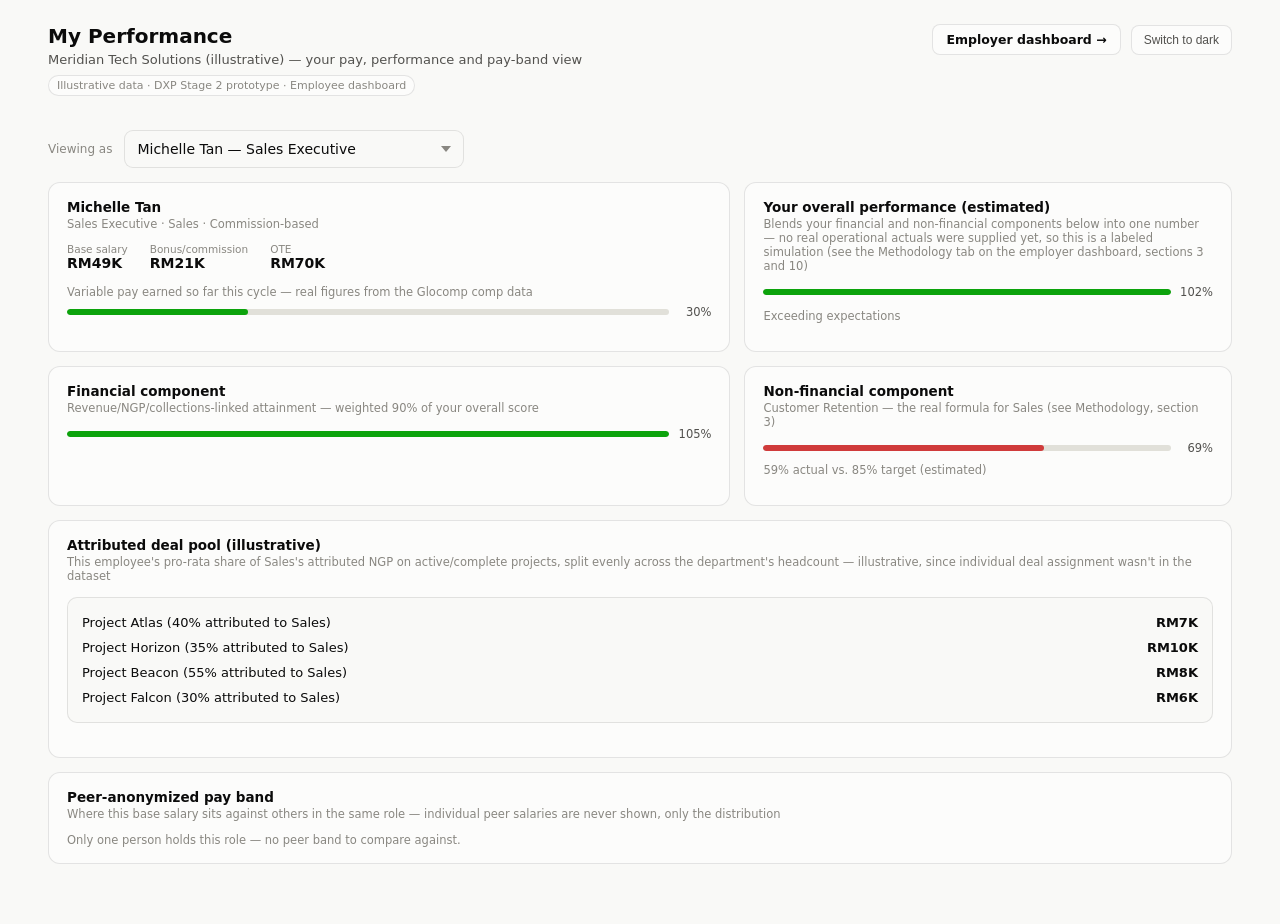
==== employee-dashboard.html @ efb11ac5 "Initial commit Created from https://vercel.com/new" ====
<!DOCTYPE html>
<html lang="en">
<head>
<meta charset="UTF-8">
<meta name="viewport" content="width=device-width, initial-scale=1.0">
<title>Employee Dashboard — Meridian Tech Solutions</title>
<style>
<style>
  :root { color-scheme: light; }
  * { box-sizing: border-box; }
  html, body { margin: 0; padding: 0; }
  body {
    font-family: system-ui, -apple-system, "Segoe UI", sans-serif;
    background: var(--page-plane);
  }

  .viz-root {
    color-scheme: light;
    --surface-1:      #fcfcfb;
    --page-plane:     #f9f9f7;
    --text-primary:   #0b0b0b;
    --text-secondary: #52514e;
    --text-muted:     #898781;
    --gridline:       #e1e0d9;
    --baseline:       #c3c2b7;
    --border:         rgba(11,11,11,0.10);
    --success-text:   #006300;

    --series-1: #2570cc; /* blue      -> Revenue / Sales dept (darkened slightly from #2a78d6 so it clears 4.5:1 as text, e.g. gov-edit-btn) */
    --series-2: #eb6834; /* orange    -> NGP / Product Mgmt dept */
    --series-3: #1baf7a; /* aqua      -> EBITDA / Consulting dept */
    --series-4: #eda100; /* yellow    -> Sales Support dept */
    --series-5: #e87ba4; /* magenta   -> Delivery dept */

    --seq-100: #cde2fb; --seq-450: #2a78d6;

    --status-good:     #0ca30c;
    --status-warning:  #fab219;
    --status-serious:  #ec835a;
    --status-critical: #d03b3b;

    background: var(--page-plane);
    color: var(--text-primary);
    min-height: 100vh;
  }
  .viz-root[data-theme="dark"], .viz-root.theme-dark {
    color-scheme: dark;
    --surface-1:      #1a1a19;
    --page-plane:     #0d0d0d;
    --text-primary:   #ffffff;
    --text-secondary: #c3c2b7;
    --text-muted:     #898781;
    --gridline:       #2c2c2a;
    --baseline:       #383835;
    --border:         rgba(255,255,255,0.10);
    --success-text:   #0ca30c;

    --series-1: #3987e5;
    --series-2: #d95926;
    --series-3: #199e70;
    --series-4: #c98500;
    --series-5: #d55181;
  }

  header.app-header {
    display: flex; align-items: flex-start; justify-content: space-between;
    gap: 16px; padding: 24px 28px 16px; max-width: 1240px; margin: 0 auto;
  }
  header.app-header h1 { font-size: 20px; margin: 0 0 4px; font-weight: 650; }
  header.app-header .sub { color: var(--text-secondary); font-size: 13px; margin: 0; }
  header.app-header .tag {
    display: inline-block; margin-top: 8px; font-size: 11px; padding: 3px 8px;
    border-radius: 20px; background: var(--surface-1); border: 1px solid var(--border);
    color: var(--text-muted);
  }
  .theme-toggle {
    border: 1px solid var(--border); background: var(--surface-1); color: var(--text-secondary);
    border-radius: 8px; padding: 7px 12px; font-size: 12px; cursor: pointer; white-space: nowrap;
  }
  .theme-toggle:hover { color: var(--text-primary); }

  .tabs-row {
    max-width: 1240px; margin: 0 auto; padding: 0 28px;
    display: flex; align-items: center; justify-content: space-between; gap: 10px;
    border-bottom: 1px solid var(--gridline); flex-wrap: wrap;
  }
  nav.tabs {
    display: flex; gap: 4px; flex-wrap: wrap; flex: 1 1 auto; min-width: 0;
  }
  nav.tabs button {
    appearance: none; border: none; background: none; padding: 10px 14px; font-size: 13.5px;
    font-weight: 550; color: var(--text-secondary); cursor: pointer; border-bottom: 2px solid transparent;
    margin-bottom: -1px;
  }
  nav.tabs button:hover { color: var(--text-primary); }
  nav.tabs button[aria-selected="true"] { color: var(--text-primary); border-bottom-color: var(--series-1); }

  .filter-row {
    max-width: 1240px; margin: 0 auto; padding: 14px 28px 0; display: flex;
    align-items: center; gap: 10px; flex-wrap: wrap;
  }
  .filter-row .label { font-size: 12px; color: var(--text-muted); margin-right: 2px; }
  .seg { display: inline-flex; border: 1px solid var(--border); border-radius: 8px; overflow: hidden; }
  .seg button {
    appearance: none; border: none; background: var(--surface-1); color: var(--text-secondary);
    padding: 6px 12px; font-size: 12.5px; cursor: pointer; border-right: 1px solid var(--border);
  }
  .seg button:last-child { border-right: none; }
  .seg button[aria-pressed="true"] { background: var(--series-1); color: #fff; }
  .chip {
    border: 1px solid var(--border); background: var(--surface-1); color: var(--text-secondary);
    padding: 5px 11px; border-radius: 20px; font-size: 12px; cursor: pointer;
  }
  .chip[aria-pressed="true"] { background: var(--text-primary); color: var(--surface-1); border-color: var(--text-primary); }

  main { max-width: 1240px; margin: 0 auto; padding: 18px 28px 60px; }
  .view[hidden] { display: none; }

  .grid { display: grid; gap: 14px; }
  .grid.cols-4 { grid-template-columns: repeat(4, 1fr); }
  .grid.cols-2 { grid-template-columns: 1.4fr 1fr; }
  .grid.cols-3 { grid-template-columns: repeat(3, 1fr); }
  @media (max-width: 920px) {
    .grid.cols-4 { grid-template-columns: repeat(2, 1fr); }
    .grid.cols-2 { grid-template-columns: 1fr; }
    .grid.cols-3 { grid-template-columns: 1fr; }
  }

  .card {
    background: var(--surface-1); border: 1px solid var(--border); border-radius: 12px;
    padding: 16px 18px;
  }
  .card h3 { font-size: 13.5px; margin: 0 0 2px; font-weight: 650; }
  .card .card-sub { font-size: 11.5px; color: var(--text-muted); margin: 0 0 12px; }
  .card-head { display: flex; align-items: baseline; justify-content: space-between; gap: 8px; }
  .table-toggle {
    border: none; background: none; color: var(--text-muted); font-size: 11px; cursor: pointer;
    text-decoration: underline; text-underline-offset: 2px;
  }
  .table-toggle:hover { color: var(--text-primary); }

  /* Stat tile */
  .stat-tile .label { font-size: 12px; color: var(--text-secondary); margin: 0 0 6px; }
  .stat-tile .value { font-size: 26px; font-weight: 650; font-variant-numeric: proportional-nums; }
  .stat-tile .delta { font-size: 12px; margin-top: 4px; }
  .stat-tile .delta.good { color: var(--success-text); }
  .stat-tile .delta.bad { color: var(--status-critical); }
  .stat-tile .delta.flat { color: var(--text-muted); }

  /* Legend */
  .legend { display: flex; gap: 14px; flex-wrap: wrap; margin-bottom: 10px; }
  .legend .item { display: flex; align-items: center; gap: 6px; font-size: 12px; color: var(--text-secondary); background:none; border:none; cursor:pointer; padding:0; }
  .legend .swatch { width: 16px; height: 3px; border-radius: 2px; display: inline-block; }
  .legend .swatch.rect { width: 10px; height: 10px; border-radius: 2px; }
  .legend .item[data-off="true"] { opacity: .35; }

  svg.chart { width: 100%; height: auto; display: block; overflow: visible; }
  .axis-label { fill: var(--text-muted); font-size: 10.5px; }
  .grid-line { stroke: var(--gridline); stroke-width: 1; }
  .baseline { stroke: var(--baseline); stroke-width: 1; }

  .tooltip {
    position: fixed; pointer-events: none; z-index: 50; background: var(--surface-1);
    border: 1px solid var(--border); border-radius: 8px; padding: 8px 10px; font-size: 12px;
    box-shadow: 0 4px 16px rgba(0,0,0,.14); opacity: 0; transition: opacity .08s ease; min-width: 140px;
  }
  .tooltip.show { opacity: 1; }
  .tooltip .t-title { color: var(--text-secondary); font-size: 11px; margin-bottom: 4px; }
  .tooltip .t-row { display: flex; align-items: center; gap: 6px; justify-content: space-between; padding: 1px 0; }
  .tooltip .t-key { display: flex; align-items: center; gap: 5px; color: var(--text-secondary); }
  .tooltip .t-line { width: 10px; height: 2px; display: inline-block; border-radius: 1px; }
  .tooltip .t-val { font-weight: 650; color: var(--text-primary); font-variant-numeric: tabular-nums; }

  /* Table */
  table.data-table { width: 100%; border-collapse: collapse; font-size: 12.5px; }
  table.data-table th {
    text-align: left; font-weight: 600; color: var(--text-muted); font-size: 11px;
    text-transform: uppercase; letter-spacing: .02em; padding: 7px 10px; border-bottom: 1px solid var(--gridline);
    white-space: nowrap;
  }
  table.data-table td { padding: 8px 10px; border-bottom: 1px solid var(--gridline); vertical-align: middle; }
  table.data-table td.num, table.data-table th.num { text-align: right; font-variant-numeric: tabular-nums; }
  table.data-table tbody tr:hover { background: rgba(128,128,128,0.06); }
  table.data-table caption { text-align: left; caption-side: bottom; font-size: 11px; color: var(--text-muted); padding-top: 6px; }

  /* Meter */
  .meter-wrap { display: flex; align-items: center; gap: 8px; min-width: 130px; }
  .meter-track { flex: 1; height: 6px; border-radius: 4px; background: var(--gridline); overflow: hidden; }
  .meter-fill { height: 100%; border-radius: 4px; }
  .meter-val { font-size: 11.5px; color: var(--text-secondary); font-variant-numeric: tabular-nums; min-width: 34px; text-align: right; }

  /* Badge / status */
  .badge {
    display: inline-flex; align-items: center; gap: 5px; font-size: 11px; font-weight: 600;
    padding: 3px 8px; border-radius: 20px; white-space: nowrap;
  }
  .badge.good { color: var(--status-good); background: color-mix(in srgb, var(--status-good) 14%, transparent); }
  .badge.warning { color: #8a6300; background: color-mix(in srgb, var(--status-warning) 22%, transparent); }
  .badge.critical { color: var(--status-critical); background: color-mix(in srgb, var(--status-critical) 14%, transparent); }
  .viz-root[data-theme="dark"] .badge.warning, .viz-root.theme-dark .badge.warning { color: #ffd980; }
  .badge .dot { width: 7px; height: 7px; border-radius: 50%; }
  .badge.good .dot { background: var(--status-good); }
  .badge.warning .dot { background: var(--status-warning); }
  .badge.critical .dot { background: var(--status-critical); }

  .flag-list { display: flex; flex-direction: column; gap: 10px; }
  .flag-item { display: flex; gap: 10px; padding: 10px 0; border-bottom: 1px solid var(--gridline); }
  .flag-item:last-child { border-bottom: none; padding-bottom: 0; }
  .flag-item .who { font-size: 13px; font-weight: 600; }
  .flag-item .why { font-size: 12px; color: var(--text-secondary); margin-top: 2px; }
  .flag-item .action { font-size: 11.5px; color: var(--text-muted); margin-top: 3px; }

  .pay-pill { font-size: 10.5px; padding: 2px 7px; border-radius: 10px; border: 1px solid var(--border); color: var(--text-secondary); white-space: nowrap; }

  .attr-bar { display: flex; height: 22px; border-radius: 5px; overflow: hidden; }
  .attr-seg { display: flex; align-items: center; justify-content: center; font-size: 10.5px; color: #fff; font-weight: 600; }
  .attr-legend { display: flex; gap: 12px; flex-wrap: wrap; margin-top: 8px; font-size: 11px; color: var(--text-secondary); }
  .attr-legend .sw { width: 9px; height: 9px; border-radius: 2px; display: inline-block; margin-right: 5px; }

  .proj-card { border: 1px solid var(--border); border-radius: 10px; padding: 14px 16px; margin-bottom: 12px; }
  .proj-head { display: flex; align-items: center; justify-content: space-between; gap: 10px; flex-wrap: wrap; margin-bottom: 8px; }
  .proj-head h4 { margin: 0; font-size: 14px; }
  .proj-meta { font-size: 11.5px; color: var(--text-muted); }
  .proj-stats { display: flex; gap: 22px; flex-wrap: wrap; margin: 10px 0; }
  .proj-stats div .k { font-size: 10.5px; color: var(--text-muted); }
  .proj-stats div .v { font-size: 14px; font-weight: 650; }

  .method-block { margin-bottom: 22px; }
  .method-block h3 { font-size: 14px; margin-bottom: 6px; }
  .method-block p, .method-block li { font-size: 13px; color: var(--text-secondary); line-height: 1.55; }
  .method-block ul { margin: 6px 0; padding-left: 18px; }

  .callout { border: 1px solid var(--border); border-left: 3px solid var(--text-primary); border-radius: 8px; padding: 12px 14px; margin-bottom: 22px; background: var(--page-plane); }
  .callout h3 { font-size: 13px; margin: 0 0 6px; }
  .callout p, .callout li { font-size: 12.5px; color: var(--text-secondary); line-height: 1.55; margin: 4px 0; }
  .callout ul { margin: 4px 0; padding-left: 18px; }
  .callout b { color: var(--text-primary); }

  .hr-case-row select, .hr-case-row input[type="text"] {
    font: inherit; font-size: 12px; padding: 5px 7px; border-radius: 6px; border: 1px solid var(--border);
    background: var(--surface-1); color: var(--text-primary); width: 100%;
  }
  .hr-flag-pill { display: inline-block; font-size: 10.5px; padding: 2px 7px; border-radius: 10px; margin: 1px 3px 1px 0; white-space: nowrap; }
  .hr-flag-pill.pay-equity { color: var(--status-warning); background: color-mix(in srgb, var(--status-warning) 22%, transparent); }
  .hr-flag-pill.income-volatility { color: var(--status-critical); background: color-mix(in srgb, var(--status-critical) 14%, transparent); }
  .hr-flag-pill.performance { color: var(--status-critical); background: color-mix(in srgb, var(--status-critical) 14%, transparent); }
  .chip.mgmt-approve[aria-pressed="true"] { background: var(--status-good); color: #fff; border-color: var(--status-good); }
  .chip.mgmt-decline[aria-pressed="true"] { background: var(--text-muted); color: var(--surface-1); border-color: var(--text-muted); }

  /* Manager-facing simple view: plain-language cards, one-click approve/dismiss */
  .mgr-grid { display: grid; grid-template-columns: repeat(2, 1fr); gap: 12px; }
  @media (max-width: 760px) { .mgr-grid { grid-template-columns: 1fr; } }
  .mgr-card { border: 1px solid var(--border); border-radius: 10px; padding: 13px 15px; }
  .mgr-card-head { display: flex; align-items: flex-start; justify-content: space-between; gap: 10px; }
  .mgr-card-head .who { font-size: 13.5px; font-weight: 650; }
  .mgr-card-head .proj-meta { margin-top: 1px; }
  .mgr-reasons { margin: 9px 0; padding-left: 18px; font-size: 12.5px; color: var(--text-secondary); line-height: 1.5; }
  .mgr-reasons li { margin-bottom: 2px; }
  .mgr-actions { display: flex; gap: 8px; align-items: center; margin-top: 4px; }
  .mgr-approve-btn { border: 1px solid var(--series-1); background: var(--series-1); color: #fff; font-weight: 650; border-radius: 7px; padding: 6px 12px; font-size: 12px; cursor: pointer; }
  .mgr-dismiss-btn { border: 1px solid var(--border); background: var(--surface-1); color: var(--text-secondary); border-radius: 7px; padding: 6px 12px; font-size: 12px; cursor: pointer; }
  .mgr-dismiss-btn:hover { color: var(--text-primary); }
  .mgr-reviewed-note { font-size: 12px; color: var(--text-muted); display: flex; align-items: center; gap: 8px; }
  .mgr-reconsider-btn { border: none; background: none; color: var(--series-1); font-size: 12px; cursor: pointer; text-decoration: underline; text-underline-offset: 2px; padding: 0; }
  .formula {
    font-family: ui-monospace, "SFMono-Regular", Menlo, monospace; font-size: 12.5px;
    background: var(--page-plane); border: 1px solid var(--border); border-radius: 8px;
    padding: 10px 12px; margin: 8px 0; color: var(--text-primary);
  }

  .visually-hidden { position: absolute; width: 1px; height: 1px; overflow: hidden; clip: rect(0 0 0 0); white-space: nowrap; }

  /* ---------------- governance modal ---------------- */
  .modal-overlay {
    position: fixed; inset: 0; background: rgba(11,11,11,0.45); z-index: 100;
    display: flex; align-items: flex-start; justify-content: center; padding: 4vh 16px; overflow-y: auto;
  }
  .modal-overlay[hidden] { display: none; }
  .modal-card {
    background: var(--surface-1); border-radius: 14px; width: 100%; max-width: 620px;
    box-shadow: 0 20px 60px rgba(0,0,0,.28); border: 1px solid var(--border);
    display: flex; flex-direction: column; max-height: 92vh;
  }
  .modal-head { display: flex; align-items: flex-start; justify-content: space-between; gap: 12px; padding: 20px 22px 14px; }
  .modal-head h2 { margin: 0 0 6px; font-size: 17px; color: var(--text-primary); }
  .modal-sub { margin: 0; font-size: 12px; color: var(--text-secondary); line-height: 1.5; }
  .modal-close {
    border: 1px solid var(--border); background: var(--surface-1); color: var(--text-secondary);
    width: 30px; height: 30px; border-radius: 8px; font-size: 16px; cursor: pointer; flex: none;
    display: flex; align-items: center; justify-content: center; line-height: 1;
  }
  .modal-close:hover { color: var(--text-primary); }
  .modal-divider { border-top: 1px solid var(--gridline); margin: 0 22px; }
  .modal-body { padding: 18px 22px 22px; overflow-y: auto; }

  .gov-active-note { font-size: 13px; color: var(--text-secondary); line-height: 1.6; margin: 4px 0 22px; }
  .gov-version-tag {
    font-family: ui-monospace, "SFMono-Regular", Menlo, monospace; color: var(--text-primary); background: var(--page-plane);
    border: 1px solid var(--border); border-radius: 5px; padding: 1px 6px; font-size: 12px;
  }

  .gov-step { display: flex; gap: 12px; margin-bottom: 6px; }
  .gov-step .step-num {
    flex: none; width: 26px; height: 26px; border-radius: 50%; background: var(--page-plane);
    border: 1px solid var(--border); color: var(--text-secondary); font-size: 12px; font-weight: 700;
    display: flex; align-items: center; justify-content: center;
  }
  .gov-step-title { font-size: 14.5px; font-weight: 650; color: var(--text-primary); margin: 2px 0 2px; }
  .gov-step-body { flex: 1; min-width: 0; }
  .gov-step-help { font-size: 11.5px; color: var(--text-muted); margin: 2px 0 12px; }

  .gov-select {
    width: 100%; appearance: none; border: 1px solid var(--border); background: var(--page-plane);
    color: var(--text-primary); border-radius: 9px; padding: 10px 34px 10px 12px; font-size: 14px; font-family: inherit;
    background-image: url("data:image/svg+xml;utf8,<svg xmlns='http://www.w3.org/2000/svg' width='10' height='6'><path d='M0 0l5 6 5-6z' fill='%23898781'/></svg>");
    background-repeat: no-repeat; background-position: right 12px center;
  }

  .gov-weight-head { display: grid; grid-template-columns: 1fr 64px 1fr 46px; gap: 10px; font-size: 10.5px; text-transform: uppercase; letter-spacing: .03em; color: var(--text-muted); padding-bottom: 4px; border-bottom: 1px solid var(--gridline); margin-bottom: 4px; }
  .gov-weight-row { display: grid; grid-template-columns: 1fr 64px 1fr 46px; align-items: center; gap: 10px; padding: 7px 0; }
  .gov-weight-row .role-name { font-size: 13px; color: var(--text-primary); }
  .gov-weight-input {
    width: 100%; border: 1px solid var(--border); background: var(--page-plane); border-radius: 7px;
    padding: 6px; font-size: 13px; text-align: center; color: var(--text-primary); font-family: inherit;
  }
  .gov-share-track { height: 6px; border-radius: 4px; background: var(--gridline); overflow: hidden; }
  .gov-share-fill { height: 100%; border-radius: 4px; }
  .gov-share-pct { font-size: 12.5px; color: var(--text-secondary); text-align: right; font-variant-numeric: tabular-nums; }

  .gov-breakdown { background: var(--page-plane); border: 1px solid var(--border); border-radius: 10px; padding: 12px 14px; margin: 14px 0 18px; }
  .gov-breakdown-title { font-size: 11.5px; color: var(--text-muted); margin: 0 0 8px; }
  .gov-bd-row { display: flex; align-items: center; justify-content: space-between; padding: 5px 0; font-size: 13px; }
  .gov-bd-row .amt { font-weight: 650; color: var(--text-primary); font-variant-numeric: tabular-nums; }
  .gov-bd-row .delta { font-size: 11.5px; min-width: 70px; text-align: right; font-variant-numeric: tabular-nums; }
  .gov-bd-row .delta.up { color: var(--status-good); }
  .gov-bd-row .delta.down { color: var(--status-critical); }
  .gov-bd-row .delta.flat { color: var(--text-muted); }

  .gov-radio-card {
    border: 1px solid var(--border); border-radius: 10px; padding: 11px 14px; margin-bottom: 8px; cursor: pointer;
    display: flex; gap: 10px; align-items: flex-start;
  }
  .gov-radio-card.selected { background: color-mix(in srgb, var(--series-1) 10%, var(--surface-1)); border-color: var(--series-1); }
  .gov-radio-card input { margin-top: 3px; }
  .gov-radio-card .rt { font-size: 13.5px; font-weight: 600; color: var(--text-primary); }
  .gov-radio-card .rs { font-size: 11.5px; color: var(--text-muted); margin-top: 1px; }

  .gov-reason-label { font-size: 13px; font-weight: 600; color: var(--text-primary); margin: 16px 0 6px; }
  .gov-reason {
    width: 100%; border: 1px solid var(--border); background: var(--page-plane); border-radius: 9px;
    padding: 9px 11px; font-size: 13px; font-family: inherit; color: var(--text-primary); resize: vertical; min-height: 52px;
  }

  .gov-checklist { margin: 18px 0 14px; display: flex; flex-direction: column; gap: 7px; }
  .gov-check-row { display: flex; align-items: flex-start; gap: 8px; font-size: 12.5px; }
  .gov-check-icon { flex: none; width: 16px; height: 16px; display: flex; align-items: center; justify-content: center; margin-top: 1px; }
  .gov-check-row.pass { color: var(--text-secondary); }
  .gov-check-row.pass .gov-check-icon { color: var(--status-good); }
  .gov-check-row.pending { color: var(--text-muted); }
  .gov-check-row.pending .gov-check-icon { color: var(--text-muted); }
  .gov-check-row.fail { color: var(--status-critical); }
  .gov-check-row.fail .gov-check-icon { color: var(--status-critical); }

  .gov-register-btn { width: 100%; border: none; border-radius: 10px; padding: 13px; font-size: 14px; font-weight: 650; cursor: pointer; margin-top: 4px; }
  .gov-register-btn.enabled { background: var(--series-1); color: #fff; }
  .gov-register-btn.disabled { background: var(--gridline); color: var(--text-muted); cursor: not-allowed; }

  .gov-success {
    background: color-mix(in srgb, var(--status-good) 12%, var(--surface-1)); border: 1px solid var(--status-good);
    color: var(--text-primary); border-radius: 9px; padding: 10px 13px; font-size: 12.5px; margin-bottom: 16px;
  }

  .gov-history { margin-top: 20px; border-top: 1px solid var(--gridline); padding-top: 14px; }
  .gov-history-title { font-size: 11.5px; color: var(--text-muted); text-transform: uppercase; letter-spacing: .03em; margin: 0 0 8px; }
  .gov-hist-row { display: flex; align-items: center; justify-content: space-between; padding: 7px 0; border-bottom: 1px solid var(--gridline); font-size: 12.5px; gap: 10px; }
  .gov-hist-row:last-child { border-bottom: none; }
  .gov-hist-left { display: flex; align-items: center; gap: 8px; min-width: 0; }
  .gov-hist-reason { color: var(--text-muted); overflow: hidden; text-overflow: ellipsis; white-space: nowrap; }
  .gov-hist-tag { flex: none; font-size: 10px; font-weight: 700; padding: 2px 7px; border-radius: 20px; text-transform: uppercase; letter-spacing: .02em; }
  .gov-hist-tag.active { background: color-mix(in srgb, var(--status-good) 16%, transparent); color: var(--status-good); }
  .gov-hist-tag.upcoming { background: color-mix(in srgb, var(--series-1) 16%, transparent); color: var(--series-1); }
  .gov-hist-tag.superseded { background: var(--gridline); color: var(--text-muted); }
  .gov-hist-tag.pending { background: color-mix(in srgb, var(--status-warning) 22%, transparent); color: #8a6300; }
  .viz-root[data-theme="dark"] .gov-hist-tag.pending, .viz-root.theme-dark .gov-hist-tag.pending { color: #ffd980; }
  .gov-hist-approvals { font-size: 11.5px; color: var(--text-secondary); margin: 4px 0 8px; padding-left: 2px; }
  .gov-approve-btn {
    border: 1px solid var(--border); background: var(--surface-1); color: var(--text-primary); font-weight: 600;
    border-radius: 6px; padding: 3px 9px; font-size: 11px; cursor: pointer; margin: 2px 6px 2px 0;
  }
  .gov-approve-btn:hover { background: var(--page-plane); }
  .gov-approve-btn.done { color: var(--status-good); border-color: var(--status-good); cursor: default; }

  .gov-whatif-note { font-size: 11.5px; color: var(--text-muted); margin: 2px 0 10px; line-height: 1.5; }
  .gov-whatif-row { display: grid; grid-template-columns: 1fr 1fr 1fr 1fr; gap: 8px; align-items: center; padding: 6px 0; border-bottom: 1px solid var(--gridline); font-size: 12.5px; }
  .gov-whatif-row:last-child { border-bottom: none; }
  .gov-whatif-head { font-size: 10.5px; text-transform: uppercase; letter-spacing: .03em; color: var(--text-muted); border-bottom: 1px solid var(--gridline); padding-bottom: 4px; }
  .gov-whatif-row .amt { text-align: right; font-variant-numeric: tabular-nums; }
  .gov-whatif-row .delta { text-align: right; font-variant-numeric: tabular-nums; }
  .gov-whatif-row .delta.up { color: var(--status-good); }
  .gov-whatif-row .delta.down { color: var(--status-critical); }
  .gov-whatif-row .delta.flat { color: var(--text-muted); }

  .gov-audit { margin-top: 18px; border-top: 1px solid var(--gridline); padding-top: 12px; }
  .gov-audit-title { font-size: 11.5px; color: var(--text-muted); text-transform: uppercase; letter-spacing: .03em; margin: 0 0 8px; }
  .gov-audit-row { font-size: 11.5px; color: var(--text-secondary); padding: 3px 0; display: flex; gap: 8px; }
  .gov-audit-row .ts { color: var(--text-muted); font-variant-numeric: tabular-nums; flex: none; }

  .gov-edit-btn {
    border: 1px solid var(--border); background: var(--surface-1); color: var(--series-1); font-weight: 600;
    border-radius: 7px; padding: 5px 11px; font-size: 12px; cursor: pointer; white-space: nowrap;
  }
  .gov-edit-btn:hover { background: var(--page-plane); }

  .header-controls { display: flex; align-items: center; gap: 10px; }

  .gov-header-badge {
    display: inline-flex; align-items: center; gap: 6px; font-size: 12px; color: var(--text-secondary);
    border: 1px solid var(--border); background: var(--surface-1); padding: 6px 10px; border-radius: 8px; white-space: nowrap;
  }
  .gov-header-badge .dot { width: 7px; height: 7px; border-radius: 50%; background: var(--status-good); flex: none; }
  .gov-header-btn {
    border: 1px solid var(--border); background: var(--surface-1); color: var(--text-primary); font-weight: 600;
    border-radius: 8px; padding: 7px 13px; font-size: 12.5px; cursor: pointer; white-space: nowrap;
  }
  .gov-header-btn:hover { background: var(--page-plane); }
  #govToolbar { display: flex; align-items: center; gap: 10px; flex: none; padding: 6px 0; }
  @media (max-width: 920px) { #govToolbar { width: 100%; order: 99; padding: 0 0 8px; } }
</style>
</style>
</head>
<body>
<div class="viz-root" id="root">
  <header class="app-header">
    <div>
      <h1>My Performance</h1>
      <p class="sub">Meridian Tech Solutions (illustrative) — your pay, performance and pay-band view</p>
      <span class="tag">Illustrative data · DXP Stage 2 prototype · Employee dashboard</span>
    </div>
    <div class="header-controls">
      <a class="gov-header-btn" id="toEmployerLink" href="/" target="_blank" rel="noopener" style="text-decoration:none;">Employer dashboard →</a>
      <button class="theme-toggle" id="themeToggle" type="button">Switch to dark</button>
    </div>
  </header>

  <main>
    <div class="filter-row" style="padding:0 0 14px;">
      <span class="label">Viewing as</span>
      <select id="meEmployeeSelect" class="gov-select" style="max-width:340px;"></select>
    </div>
    <div id="meContent"></div>
  </main>
</div>
<script>
(function () {
  "use strict";
  function fmtMoney(n) {
    var sign = n < 0 ? "-" : "";
    n = Math.abs(n);
    if (n >= 1000000) return sign + "RM" + (n / 1000000).toFixed(n % 1000000 === 0 ? 0 : 1) + "M";
    if (n >= 1000) return sign + "RM" + Math.round(n / 1000) + "K";
    return sign + "RM" + Math.round(n);
  }

  function fmtPct(n, digits) { return (n * 100).toFixed(digits == null ? 0 : digits) + "%"; }

  function hashStr(s) { var h = 1779033703 ^ s.length; for (var i = 0; i < s.length; i++) { h = Math.imul(h ^ s.charCodeAt(i), 3432918353); h = (h << 13) | (h >>> 19); } return h >>> 0; }

  function seededRand(seedStr) {
    var a = hashStr(seedStr);
    return function () { a |= 0; a = (a + 0x6D2B79F5) | 0; var t = Math.imul(a ^ (a >>> 15), 1 | a); t = (t + Math.imul(t ^ (t >>> 7), 61 | t)) ^ t; return ((t ^ (t >>> 14)) >>> 0) / 4294967296; };
  }

  function seededRange(seedStr, min, max) { return min + seededRand(seedStr)() * (max - min); }

  function meter(pct, kind) {
    var color = kind === "critical" ? "var(--status-critical)" : kind === "warning" ? "var(--status-warning)" : "var(--status-good)";
    var w = Math.max(0, Math.min(100, pct * 100));
    return '<div class="meter-wrap"><div class="meter-track"><div class="meter-fill" style="width:' + w + '%;background:' + color + ';"></div></div>' +
      '<span class="meter-val">' + fmtPct(pct) + '</span></div>';
  }

  var departments = [
    { name: "Sales", cost: 2550000, ngp: 9240000, headcount: 24, color: "var(--series-1)" },
    { name: "Product Management", cost: 1050000, ngp: 2770000, headcount: 10, color: "var(--series-2)" },
    { name: "Consulting", cost: 1300000, ngp: 2770000, headcount: 14, color: "var(--series-3)" },
    { name: "Sales Support", cost: 680000, ngp: 1850000, headcount: 9, color: "var(--series-4)" },
    { name: "Delivery", cost: 660000, ngp: 1850000, headcount: 7, color: "var(--series-5)" }
  ];

  var individuals = [
    { name: "Michelle Tan", role: "Sales Executive", dept: "Sales", pay: "Commission", base: 49200, variable: 21086, ote: 70286, splitPct: 0.3000 },
    { name: "Stephanie Gomez", role: "Account Executive", dept: "Sales", pay: "Commission", base: 41200, variable: 26899, ote: 68099, splitPct: 0.3950 },
    { name: "Liyana Miller", role: "Sales Representative", dept: "Sales", pay: "Commission", base: 45600, variable: 12991, ote: 58591, splitPct: 0.2217 },
    { name: "Hamzah Teoh", role: "Account Executive", dept: "Sales", pay: "Commission", base: 45400, variable: 11441, ote: 56841, splitPct: 0.2013 },
    { name: "Kevin Scott", role: "Sales Representative", dept: "Sales", pay: "Commission", base: 46500, variable: 17321, ote: 63821, splitPct: 0.2714 },
    { name: "Ravi Wong", role: "Sales Representative", dept: "Sales", pay: "Commission", base: 51300, variable: 25132, ote: 76432, splitPct: 0.3288 },
    { name: "Nicholas Kamal", role: "Account Executive", dept: "Sales", pay: "Commission", base: 44900, variable: 19823, ote: 64723, splitPct: 0.3063 },
    { name: "Hannah Razak", role: "Account Executive", dept: "Sales", pay: "Commission", base: 46100, variable: 30265, ote: 76365, splitPct: 0.3963 },
    { name: "Natasha Razak", role: "Account Executive", dept: "Sales", pay: "Commission", base: 50800, variable: 26960, ote: 77760, splitPct: 0.3467 },
    { name: "Sarah Lee", role: "Account Executive", dept: "Sales", pay: "Commission", base: 51900, variable: 25587, ote: 77487, splitPct: 0.3302 },
    { name: "Benjamin Jenkins", role: "Sales Representative", dept: "Sales", pay: "Commission", base: 48400, variable: 14820, ote: 63220, splitPct: 0.2344 },
    { name: "Liyana Gupta", role: "Account Executive", dept: "Sales", pay: "Commission", base: 50100, variable: 31127, ote: 81227, splitPct: 0.3832 },
    { name: "Zainab Ho", role: "Sales Representative", dept: "Sales", pay: "Commission", base: 50800, variable: 28143, ote: 78943, splitPct: 0.3565 },
    { name: "Jason Lee", role: "Junior Sales Executive", dept: "Sales", pay: "Commission", base: 55000, variable: 25000, ote: 80000, splitPct: 0.3125 },
    { name: "Nurul Huda", role: "Junior Sales Executive", dept: "Sales", pay: "Commission", base: 52500, variable: 20000, ote: 72500, splitPct: 0.2759 },
    { name: "Aisha Aziz", role: "Account Executive", dept: "Sales", pay: "Commission", base: 40500, variable: 11919, ote: 52419, splitPct: 0.2274 },
    { name: "Syed Harris", role: "Account Executive", dept: "Sales", pay: "Commission", base: 40200, variable: 26476, ote: 66676, splitPct: 0.3971 },
    { name: "Marcus Anderson", role: "Sales Representative", dept: "Sales", pay: "Commission", base: 40800, variable: 24921, ote: 65721, splitPct: 0.3792 },
    { name: "Tariq Chan", role: "Account Executive", dept: "Sales", pay: "Commission", base: 41600, variable: 26420, ote: 68020, splitPct: 0.3884 },
    { name: "Isabella Ahmad", role: "Account Executive", dept: "Sales", pay: "Commission", base: 49200, variable: 27542, ote: 76742, splitPct: 0.3589 },
    { name: "Priya Nathan", role: "Account Director", dept: "Sales", pay: "Commission", base: 118000, variable: 40000, ote: 158000, splitPct: 0.2532 },
    { name: "Chung Singh", role: "Account Director", dept: "Sales", pay: "Commission", base: 111800, variable: 67393, ote: 179193, splitPct: 0.3761 },
    { name: "Ahmad Rizal", role: "Senior Sales Manager", dept: "Sales", pay: "Commission", base: 152000, variable: 98000, ote: 250000, splitPct: 0.3920 },
    { name: "Lucas Jackson", role: "Sales Manager", dept: "Sales", pay: "Commission", base: 88600, variable: 38975, ote: 127575, splitPct: 0.3055 },
    { name: "Jason Rizal", role: "CRM Administrator", dept: "Sales Support", pay: "Bonus", base: 53600, variable: 8933, ote: 62533, splitPct: 0.1429 },
    { name: "Jasmine King", role: "CRM Administrator", dept: "Sales Support", pay: "Bonus", base: 43000, variable: 7167, ote: 50167, splitPct: 0.1429 },
    { name: "Ethan Harris", role: "CRM Administrator", dept: "Sales Support", pay: "Bonus", base: 43500, variable: 7250, ote: 50750, splitPct: 0.1429 },
    { name: "Ethan Chan", role: "Sales Support Specialist", dept: "Sales Support", pay: "Bonus", base: 54000, variable: 9000, ote: 63000, splitPct: 0.1429 },
    { name: "Rachel King", role: "Sales Support Specialist", dept: "Sales Support", pay: "Bonus", base: 42000, variable: 7000, ote: 49000, splitPct: 0.1429 },
    { name: "Siti King", role: "CRM Administrator", dept: "Sales Support", pay: "Bonus", base: 48600, variable: 8100, ote: 56700, splitPct: 0.1429 },
    { name: "Chloe Lee", role: "Sales Support Specialist", dept: "Sales Support", pay: "Bonus", base: 54000, variable: 9000, ote: 63000, splitPct: 0.1429 },
    { name: "Wei Chen Lim", role: "Sales Support Lead", dept: "Sales Support", pay: "Bonus", base: 102600, variable: 17100, ote: 119700, splitPct: 0.1429 },
    { name: "Priya Kumar", role: "Sales Support Lead", dept: "Sales Support", pay: "Bonus", base: 149500, variable: 24917, ote: 174417, splitPct: 0.1429 },
    { name: "Clara Zhang", role: "Product Analyst", dept: "Product Management", pay: "Bonus", base: 47100, variable: 7850, ote: 54950, splitPct: 0.1429 },
    { name: "Stephanie Ahmad", role: "Associate Product Manager", dept: "Product Management", pay: "Bonus", base: 51900, variable: 8650, ote: 60550, splitPct: 0.1429 },
    { name: "Sarah Ibrahim", role: "Product Analyst", dept: "Product Management", pay: "Bonus", base: 53400, variable: 8900, ote: 62300, splitPct: 0.1429 },
    { name: "Liam Torres", role: "Associate Product Manager", dept: "Product Management", pay: "Bonus", base: 46200, variable: 7700, ote: 53900, splitPct: 0.1429 },
    { name: "Farah Rahman", role: "Product Analyst", dept: "Product Management", pay: "Bonus", base: 40300, variable: 6717, ote: 47017, splitPct: 0.1429 },
    { name: "Wei Chen Yap", role: "Associate Product Manager", dept: "Product Management", pay: "Bonus", base: 51700, variable: 8617, ote: 60317, splitPct: 0.1429 },
    { name: "Jonathan Anderson", role: "Product Analyst", dept: "Product Management", pay: "Bonus", base: 48600, variable: 8100, ote: 56700, splitPct: 0.1429 },
    { name: "Amanda Razak", role: "Associate Product Manager", dept: "Product Management", pay: "Bonus", base: 52000, variable: 8667, ote: 60667, splitPct: 0.1429 },
    { name: "Liyana Kumar", role: "Senior Product Manager", dept: "Product Management", pay: "Bonus", base: 114200, variable: 19033, ote: 133233, splitPct: 0.1429 },
    { name: "Farah Aziz", role: "Product Manager", dept: "Product Management", pay: "Bonus", base: 94800, variable: 16000, ote: 110800, splitPct: 0.1444 },
    { name: "Elena Jackson", role: "Senior Consultant", dept: "Consulting", pay: "Bonus", base: 50300, variable: 8383, ote: 58683, splitPct: 0.1429 },
    { name: "Ivan Yap", role: "Consultant", dept: "Consulting", pay: "Bonus", base: 45600, variable: 7600, ote: 53200, splitPct: 0.1429 },
    { name: "Lucas Lee", role: "Consultant", dept: "Consulting", pay: "Bonus", base: 43700, variable: 7283, ote: 50983, splitPct: 0.1429 },
    { name: "Liyana Ooi", role: "Consultant", dept: "Consulting", pay: "Bonus", base: 48700, variable: 8117, ote: 56817, splitPct: 0.1429 },
    { name: "Daniel Ali", role: "Consultant", dept: "Consulting", pay: "Bonus", base: 51400, variable: 8567, ote: 59967, splitPct: 0.1429 },
    { name: "Aaliyah Ismail", role: "Consultant", dept: "Consulting", pay: "Bonus", base: 49300, variable: 8217, ote: 57517, splitPct: 0.1429 },
    { name: "Jason Lee", role: "Presales Consultant", dept: "Consulting", pay: "Bonus", base: 90000, variable: 15000, ote: 105000, splitPct: 0.1429 },
    { name: "Sarah Selvam", role: "Senior Consultant", dept: "Consulting", pay: "Bonus", base: 53900, variable: 8983, ote: 62883, splitPct: 0.1429 },
    { name: "Ryan Zhang", role: "Senior Consultant", dept: "Consulting", pay: "Bonus", base: 47700, variable: 7950, ote: 55650, splitPct: 0.1429 },
    { name: "Amir Voo", role: "Consultant", dept: "Consulting", pay: "Bonus", base: 51100, variable: 8517, ote: 59617, splitPct: 0.1429 },
    { name: "Sarah Wright", role: "Senior Consultant", dept: "Consulting", pay: "Bonus", base: 41000, variable: 6833, ote: 47833, splitPct: 0.1429 },
    { name: "Amanda Nathan", role: "Practice Lead", dept: "Consulting", pay: "Bonus", base: 124900, variable: 20817, ote: 145717, splitPct: 0.1429 },
    { name: "Karthik Selvam", role: "Consulting Manager", dept: "Consulting", pay: "Bonus", base: 90000, variable: 15000, ote: 105000, splitPct: 0.1429 },
    { name: "Ryan Harris", role: "Consulting Manager", dept: "Consulting", pay: "Bonus", base: 83400, variable: 13900, ote: 97300, splitPct: 0.1429 },
    { name: "Nicholas Torres", role: "Implementation Executive", dept: "Delivery", pay: "Bonus", base: 41400, variable: 6900, ote: 48300, splitPct: 0.1429 },
    { name: "Wei Chen Pillai", role: "Implementation Executive", dept: "Delivery", pay: "Bonus", base: 47000, variable: 7833, ote: 54833, splitPct: 0.1429 },
    { name: "Nicholas Martin", role: "Delivery Specialist", dept: "Delivery", pay: "Bonus", base: 52400, variable: 8733, ote: 61133, splitPct: 0.1429 },
    { name: "Amir Walker", role: "Delivery Specialist", dept: "Delivery", pay: "Bonus", base: 40900, variable: 6817, ote: 47717, splitPct: 0.1429 },
    { name: "Jasmine Hassan", role: "Implementation Executive", dept: "Delivery", pay: "Bonus", base: 43100, variable: 7183, ote: 50283, splitPct: 0.1429 },
    { name: "Daniel Ooi", role: "Delivery Lead", dept: "Delivery", pay: "Bonus", base: 40560, variable: 6760, ote: 47320, splitPct: 0.1429 },
    { name: "Lucas Sanchez", role: "Delivery Manager", dept: "Delivery", pay: "Bonus", base: 95000, variable: 15833, ote: 110833, splitPct: 0.1429 }
  ];

  function roleBaseStats(role) {
    var vals = individuals.filter(function (p) { return p.role === role; }).map(function (p) { return p.base; }).sort(function (a, b) { return a - b; });
    if (vals.length < 2) return null;
    function pctile(pc) {
      var idx = (pc / 100) * (vals.length - 1);
      var lo = Math.floor(idx), hi = Math.ceil(idx);
      return vals[lo] + (vals[hi] - vals[lo]) * (idx - lo);
    }
    return { p25: pctile(25), median: pctile(50), p75: pctile(75), min: vals[0], max: vals[vals.length - 1], n: vals.length };
  }

  function salaryBandFullHtml(role, base, pointLabel) {
    var st = roleBaseStats(role);
    if (!st) return '<p class="card-sub" style="margin:4px 0 0;">Only one person holds this role — no peer band to compare against.</p>';
    var lo = Math.min(st.min, base) * 0.96, hi = Math.max(st.max, base) * 1.04;
    function pos(v) { return ((v - lo) / (hi - lo)) * 100; }
    var marks = [{ v: st.p25, label: "P25" }, { v: st.median, label: "Median" }, { v: st.p75, label: "P75" }];
    var ticksHtml = marks.map(function (m) {
      return '<div style="position:absolute;left:' + pos(m.v).toFixed(1) + '%;top:0;bottom:0;width:1px;background:var(--baseline);">' +
        '<span style="position:absolute;top:-16px;left:50%;transform:translateX(-50%);font-size:10px;color:var(--text-muted);white-space:nowrap;">' + m.label + '</span>' +
        '<span style="position:absolute;bottom:-16px;left:50%;transform:translateX(-50%);font-size:10px;color:var(--text-muted);white-space:nowrap;">RM' + Math.round(m.v / 1000) + "K</span>" +
        "</div>";
    }).join("");
    var youHtml = '<div style="position:absolute;left:' + pos(base).toFixed(1) + '%;top:50%;width:11px;height:11px;border-radius:50%;background:var(--series-1);border:2px solid var(--surface-1);transform:translate(-50%,-50%);"></div>';
    return '<div style="position:relative;height:6px;background:var(--gridline);border-radius:4px;margin:22px 6px 24px;">' + ticksHtml + youHtml + "</div>" +
      '<p class="card-sub" style="margin:0;">' + (pointLabel || "This employee") + ": RM" + base.toLocaleString() + " base salary · peer set of " + st.n + " in the same role (anonymized — individual peer figures aren't shown)</p>";
  }

  var deptKpiMeta = {
    "Sales":               { metric: "Customer Retention",        financialShare: 0.90 },
    "Product Management":  { metric: "Deal Support Win Rate",      financialShare: 0.35 },
    "Consulting":          { metric: "Utilisation Rate",           financialShare: 0.00 },
    "Sales Support":       { metric: "Order Accuracy",             financialShare: 0.00 },
    "Delivery":            { metric: "On-time Delivery",           financialShare: 0.30 }
  };

  function computeKpiSim(p) {
    var meta = deptKpiMeta[p.dept] || { metric: "Operational measure", financialShare: 0.5 };
    var finPct = seededRange(p.name + "|fin", 0.62, 1.22);
    var opsPct = seededRange(p.name + "|ops", 0.68, 1.15);
    var opsTarget = Math.round(seededRange(p.name + "|target", 70, 90));
    var opsActual = Math.round(opsTarget * opsPct);
    var blended = meta.financialShare * finPct + (1 - meta.financialShare) * opsPct;
    return { pct: blended, finPct: finPct, opsPct: opsPct, metric: meta.metric, opsActual: opsActual, opsTarget: opsTarget, financialShare: meta.financialShare };
  }

  var projects = [
    { name: "Project Atlas", type: "ERP Implementation", status: "Active", revenue: 1200000, cost: 780000, ngp: 420000, collected: 1020000, dso: 62,
      attribution: [["Sales", 40, "var(--series-1)"], ["Consulting", 30, "var(--series-3)"], ["Delivery", 20, "var(--series-5)"], ["Product Management", 10, "var(--series-2)"]], flag: null },
    { name: "Project Horizon", type: "Cloud Migration", status: "Active", revenue: 2050000, cost: 1350000, ngp: 700000, collected: 1989000, dso: 38,
      attribution: [["Sales", 35, "var(--series-1)"], ["Delivery", 35, "var(--series-5)"], ["Consulting", 20, "var(--series-3)"], ["Sales Support", 10, "var(--series-4)"]], flag: null },
    { name: "Project Beacon", type: "Managed Services Renewal", status: "Complete", revenue: 860000, cost: 520000, ngp: 340000, collected: 860000, dso: 21,
      attribution: [["Sales", 55, "var(--series-1)"], ["Sales Support", 25, "var(--series-4)"], ["Product Management", 20, "var(--series-2)"]], flag: null },
    { name: "Project Falcon", type: "New Logo — Complex Solution", status: "Active", revenue: 1680000, cost: 1220000, ngp: 460000, collected: 1193000, dso: 96,
      attribution: [["Sales", 30, "var(--series-1)"], ["Consulting", 35, "var(--series-3)"], ["Product Management", 15, "var(--series-2)"], ["Delivery", 20, "var(--series-5)"]], flag: "NGP margin 27.4% vs. 35% target; collections at 71%, DSO 96 days" }
  ];

  function scoreBandLabel(pct) {
    return pct < 0.70 ? "Needs improvement" : pct < 0.90 ? "Meeting expectations" : "Exceeding expectations";
  }

  function scoreBandKind(pct) {
    return pct < 0.70 ? "critical" : pct < 0.90 ? "warning" : "good";
  }

  function statTileMini(label, value) {
    return '<div><div class="k">' + label + '</div><div class="v">' + value + "</div></div>";
  }

  function employeeDealPool(p) {
    var deptRec = departments.filter(function (d) { return d.name === p.dept; })[0];
    var deptHeadcount = deptRec ? deptRec.headcount : 1;
    var items = [];
    projects.forEach(function (proj) {
      var match = proj.attribution.filter(function (a) { return a[0] === p.dept; })[0];
      if (!match) return;
      var deptShare = match[1] / 100;
      var deptAttrNgp = proj.ngp * deptShare;
      items.push({ project: proj.name, projType: proj.type, deptSharePct: match[1], perPerson: deptAttrNgp / Math.max(1, deptHeadcount) });
    });
    return items;
  }


  var state = { selectedEmployee: null };

  function populateMeSelector() {
    var sel = document.getElementById("meEmployeeSelect");
    if (!sel) return;
    if (!state.selectedEmployee || !individuals.some(function (p) { return p.name === state.selectedEmployee; })) {
      state.selectedEmployee = individuals[0].name;
    }
    var sorted = individuals.slice().sort(function (a, b) { return a.name < b.name ? -1 : a.name > b.name ? 1 : 0; });
    sel.innerHTML = sorted.map(function (p) {
      return '<option value="' + p.name.replace(/"/g, "&quot;") + '"' + (p.name === state.selectedEmployee ? " selected" : "") + ">" + p.name + " — " + p.role + "</option>";
    }).join("");
  }

  function renderMeView() {
    populateMeSelector();
    var p = individuals.filter(function (x) { return x.name === state.selectedEmployee; })[0] || individuals[0];
    state.selectedEmployee = p.name;
    var kpi = computeKpiSim(p);
    var dealPool = employeeDealPool(p);
    var dealPoolHtml = dealPool.length
      ? '<div class="gov-breakdown"><div id="meDealRows">' + dealPool.map(function (d) {
          return '<div class="gov-bd-row"><span>' + d.project + " (" + d.deptSharePct + "% attributed to " + p.dept + ")</span><span class=\"amt\">" + fmtMoney(d.perPerson) + "</span></div>";
        }).join("") + "</div></div>"
      : '<p class="card-sub" style="margin:0;">No active or complete project currently attributes NGP to ' + p.dept + ".</p>";

    var host = document.getElementById("meContent");
    host.innerHTML =
      '<div class="grid cols-2" style="margin-bottom:14px;">' +
      '<div class="card">' +
      "<h3>" + p.name + "</h3>" +
      '<p class="card-sub">' + p.role + " · " + p.dept + " · " + p.pay + "-based</p>" +
      '<div class="proj-stats" style="margin-top:2px;">' +
      statTileMini("Base salary", fmtMoney(p.base)) + statTileMini("Bonus/commission", fmtMoney(p.variable)) + statTileMini("OTE", fmtMoney(p.ote)) +
      "</div>" +
      '<p class="card-sub" style="margin:14px 0 6px;">Variable pay earned so far this cycle — real figures from the Glocomp comp data</p>' +
      meter(p.ote > 0 ? p.variable / p.ote : 0, p.splitPct > 0.35 ? "warning" : "good") +
      "</div>" +
      '<div class="card">' +
      "<h3>Your overall performance (estimated)</h3>" +
      '<p class="card-sub">Blends your financial and non-financial components below into one number — no real operational actuals were supplied yet, so this is a labeled simulation (see the Methodology tab on the employer dashboard, sections 3 and 10)</p>' +
      meter(kpi.pct, scoreBandKind(kpi.pct)) +
      '<p class="card-sub" style="margin-top:10px;">' + scoreBandLabel(kpi.pct) + "</p>" +
      "</div>" +
      "</div>" +
      '<div class="grid cols-2" style="margin-bottom:14px;">' +
      '<div class="card">' +
      "<h3>Financial component</h3>" +
      '<p class="card-sub">Revenue/NGP/collections-linked attainment — weighted ' + fmtPct(kpi.financialShare, 0) + " of your overall score</p>" +
      meter(kpi.finPct, kpi.finPct < 0.70 ? "critical" : kpi.finPct < 0.90 ? "warning" : "good") +
      "</div>" +
      '<div class="card">' +
      "<h3>Non-financial component</h3>" +
      '<p class="card-sub">' + kpi.metric + " — the real formula for " + p.dept + " (see Methodology, section 3)</p>" +
      meter(kpi.opsPct, kpi.opsPct < 0.70 ? "critical" : kpi.opsPct < 0.90 ? "warning" : "good") +
      '<p class="card-sub" style="margin-top:8px;">' + kpi.opsActual + "% actual vs. " + kpi.opsTarget + "% target (estimated)</p>" +
      "</div>" +
      "</div>" +
      '<div class="card" style="margin-bottom:14px;">' +
      "<h3>Attributed deal pool (illustrative)</h3>" +
      '<p class="card-sub">This employee\'s pro-rata share of ' + p.dept + "'s attributed NGP on active/complete projects, split evenly across the department's headcount — illustrative, since individual deal assignment wasn't in the dataset</p>" +
      dealPoolHtml +
      "</div>" +
      '<div class="card">' +
      "<h3>Peer-anonymized pay band</h3>" +
      '<p class="card-sub">Where this base salary sits against others in the same role — individual peer salaries are never shown, only the distribution</p>' +
      salaryBandFullHtml(p.role, p.base, "You") +
      "</div>";

    try {
      var params = new URLSearchParams(window.location.search);
      params.set("employee", state.selectedEmployee);
      window.history.replaceState(null, "", window.location.pathname + "?" + params.toString());
    } catch (e) { /* ignore */ }
  }

  var meEmployeeSelect = document.getElementById("meEmployeeSelect");
  if (meEmployeeSelect) {
    meEmployeeSelect.addEventListener("change", function (e) {
      state.selectedEmployee = e.target.value;
      renderMeView();
    });
  }

  var themeBtn = document.getElementById("themeToggle");
  var root = document.getElementById("root");
  var prefersDark = window.matchMedia && window.matchMedia("(prefers-color-scheme: dark)").matches;
  var currentTheme = prefersDark ? "dark" : "light";
  function applyTheme() {
    root.setAttribute("data-theme", currentTheme);
    themeBtn.textContent = currentTheme === "dark" ? "Switch to light" : "Switch to dark";
  }
  themeBtn.addEventListener("click", function () {
    currentTheme = currentTheme === "dark" ? "light" : "dark";
    applyTheme();
  });
  applyTheme();

  // Cross-link to the employer dashboard: the real claude.ai URL when hosted there, a sibling
  // file when this page is opened standalone (same folder as commercial-return-dashboard.html).
  var toEmployerLink = document.getElementById("toEmployerLink");
  if (toEmployerLink && window.claude && typeof window.claude.use === "function") {
    toEmployerLink.href = "https://claude.ai/artifact/JTMmLzjzNxT4iLrvYpqB8o";
  }

  try {
    var initParams = new URLSearchParams(window.location.search);
    var initEmp = initParams.get("employee");
    if (initEmp && individuals.some(function (p) { return p.name === initEmp; })) state.selectedEmployee = initEmp;
  } catch (e) { /* ignore */ }

  renderMeView();
})();

</script>
</body>
</html>
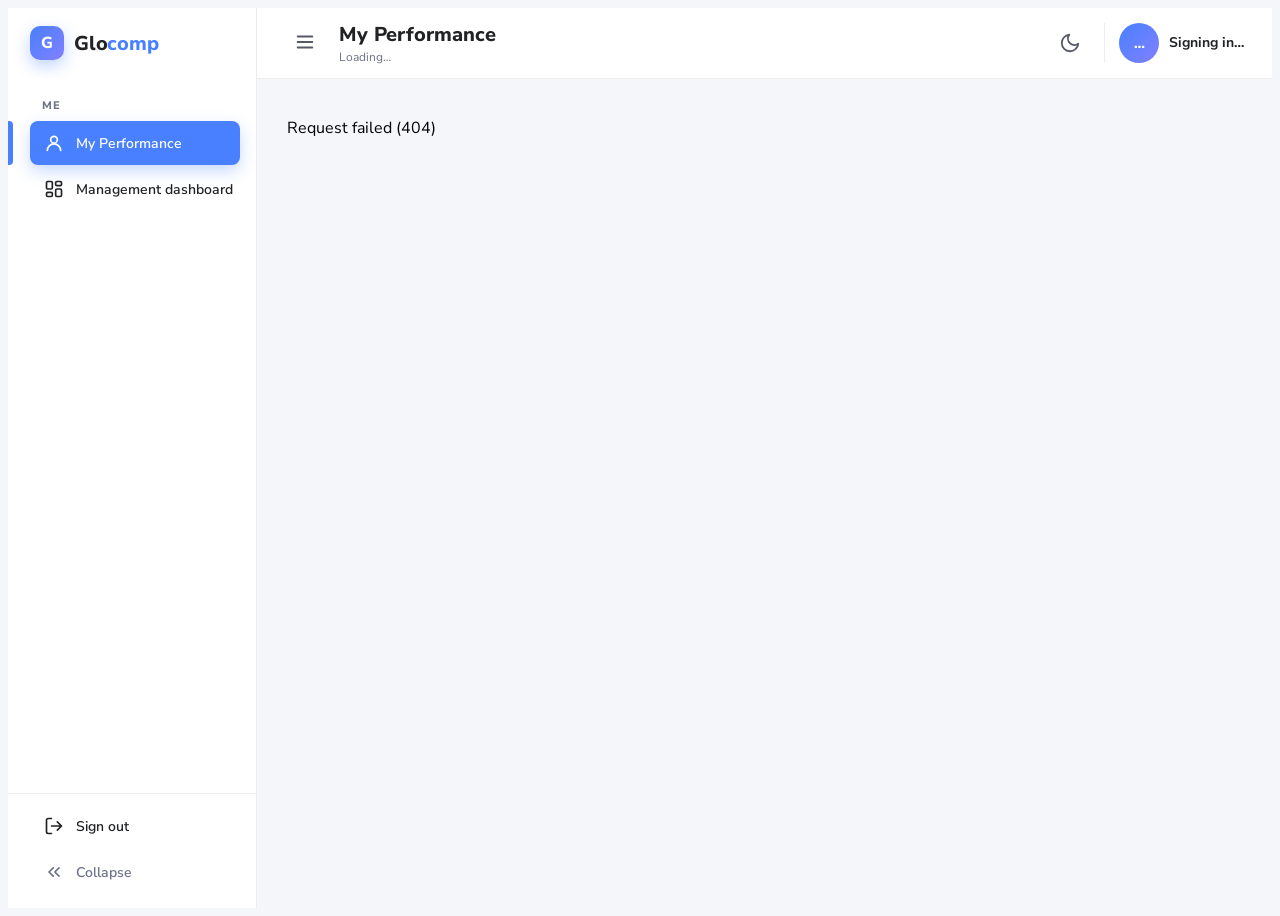
==== commit e255a4cc: "Role-based demo codes, DashStack sidebar UI, move explanations to demo guide - Login: each hierarchy" ====
--- a/employee-dashboard.html
+++ b/employee-dashboard.html
@@ -3,755 +3,85 @@
 <head>
 <meta charset="UTF-8">
 <meta name="viewport" content="width=device-width, initial-scale=1.0">
-<title>Employee Dashboard — Meridian Tech Solutions</title>
-<style>
-<style>
-  :root { color-scheme: light; }
-  * { box-sizing: border-box; }
-  html, body { margin: 0; padding: 0; }
-  body {
-    font-family: system-ui, -apple-system, "Segoe UI", sans-serif;
-    background: var(--page-plane);
-  }
-
-  .viz-root {
-    color-scheme: light;
-    --surface-1:      #fcfcfb;
-    --page-plane:     #f9f9f7;
-    --text-primary:   #0b0b0b;
-    --text-secondary: #52514e;
-    --text-muted:     #898781;
-    --gridline:       #e1e0d9;
-    --baseline:       #c3c2b7;
-    --border:         rgba(11,11,11,0.10);
-    --success-text:   #006300;
-
-    --series-1: #2570cc; /* blue      -> Revenue / Sales dept (darkened slightly from #2a78d6 so it clears 4.5:1 as text, e.g. gov-edit-btn) */
-    --series-2: #eb6834; /* orange    -> NGP / Product Mgmt dept */
-    --series-3: #1baf7a; /* aqua      -> EBITDA / Consulting dept */
-    --series-4: #eda100; /* yellow    -> Sales Support dept */
-    --series-5: #e87ba4; /* magenta   -> Delivery dept */
-
-    --seq-100: #cde2fb; --seq-450: #2a78d6;
-
-    --status-good:     #0ca30c;
-    --status-warning:  #fab219;
-    --status-serious:  #ec835a;
-    --status-critical: #d03b3b;
-
-    background: var(--page-plane);
-    color: var(--text-primary);
-    min-height: 100vh;
-  }
-  .viz-root[data-theme="dark"], .viz-root.theme-dark {
-    color-scheme: dark;
-    --surface-1:      #1a1a19;
-    --page-plane:     #0d0d0d;
-    --text-primary:   #ffffff;
-    --text-secondary: #c3c2b7;
-    --text-muted:     #898781;
-    --gridline:       #2c2c2a;
-    --baseline:       #383835;
-    --border:         rgba(255,255,255,0.10);
-    --success-text:   #0ca30c;
-
-    --series-1: #3987e5;
-    --series-2: #d95926;
-    --series-3: #199e70;
-    --series-4: #c98500;
-    --series-5: #d55181;
-  }
-
-  header.app-header {
-    display: flex; align-items: flex-start; justify-content: space-between;
-    gap: 16px; padding: 24px 28px 16px; max-width: 1240px; margin: 0 auto;
-  }
-  header.app-header h1 { font-size: 20px; margin: 0 0 4px; font-weight: 650; }
-  header.app-header .sub { color: var(--text-secondary); font-size: 13px; margin: 0; }
-  header.app-header .tag {
-    display: inline-block; margin-top: 8px; font-size: 11px; padding: 3px 8px;
-    border-radius: 20px; background: var(--surface-1); border: 1px solid var(--border);
-    color: var(--text-muted);
-  }
-  .theme-toggle {
-    border: 1px solid var(--border); background: var(--surface-1); color: var(--text-secondary);
-    border-radius: 8px; padding: 7px 12px; font-size: 12px; cursor: pointer; white-space: nowrap;
-  }
-  .theme-toggle:hover { color: var(--text-primary); }
-
-  .tabs-row {
-    max-width: 1240px; margin: 0 auto; padding: 0 28px;
-    display: flex; align-items: center; justify-content: space-between; gap: 10px;
-    border-bottom: 1px solid var(--gridline); flex-wrap: wrap;
-  }
-  nav.tabs {
-    display: flex; gap: 4px; flex-wrap: wrap; flex: 1 1 auto; min-width: 0;
-  }
-  nav.tabs button {
-    appearance: none; border: none; background: none; padding: 10px 14px; font-size: 13.5px;
-    font-weight: 550; color: var(--text-secondary); cursor: pointer; border-bottom: 2px solid transparent;
-    margin-bottom: -1px;
-  }
-  nav.tabs button:hover { color: var(--text-primary); }
-  nav.tabs button[aria-selected="true"] { color: var(--text-primary); border-bottom-color: var(--series-1); }
-
-  .filter-row {
-    max-width: 1240px; margin: 0 auto; padding: 14px 28px 0; display: flex;
-    align-items: center; gap: 10px; flex-wrap: wrap;
-  }
-  .filter-row .label { font-size: 12px; color: var(--text-muted); margin-right: 2px; }
-  .seg { display: inline-flex; border: 1px solid var(--border); border-radius: 8px; overflow: hidden; }
-  .seg button {
-    appearance: none; border: none; background: var(--surface-1); color: var(--text-secondary);
-    padding: 6px 12px; font-size: 12.5px; cursor: pointer; border-right: 1px solid var(--border);
-  }
-  .seg button:last-child { border-right: none; }
-  .seg button[aria-pressed="true"] { background: var(--series-1); color: #fff; }
-  .chip {
-    border: 1px solid var(--border); background: var(--surface-1); color: var(--text-secondary);
-    padding: 5px 11px; border-radius: 20px; font-size: 12px; cursor: pointer;
-  }
-  .chip[aria-pressed="true"] { background: var(--text-primary); color: var(--surface-1); border-color: var(--text-primary); }
-
-  main { max-width: 1240px; margin: 0 auto; padding: 18px 28px 60px; }
-  .view[hidden] { display: none; }
-
-  .grid { display: grid; gap: 14px; }
-  .grid.cols-4 { grid-template-columns: repeat(4, 1fr); }
-  .grid.cols-2 { grid-template-columns: 1.4fr 1fr; }
-  .grid.cols-3 { grid-template-columns: repeat(3, 1fr); }
-  @media (max-width: 920px) {
-    .grid.cols-4 { grid-template-columns: repeat(2, 1fr); }
-    .grid.cols-2 { grid-template-columns: 1fr; }
-    .grid.cols-3 { grid-template-columns: 1fr; }
-  }
-
-  .card {
-    background: var(--surface-1); border: 1px solid var(--border); border-radius: 12px;
-    padding: 16px 18px;
-  }
-  .card h3 { font-size: 13.5px; margin: 0 0 2px; font-weight: 650; }
-  .card .card-sub { font-size: 11.5px; color: var(--text-muted); margin: 0 0 12px; }
-  .card-head { display: flex; align-items: baseline; justify-content: space-between; gap: 8px; }
-  .table-toggle {
-    border: none; background: none; color: var(--text-muted); font-size: 11px; cursor: pointer;
-    text-decoration: underline; text-underline-offset: 2px;
-  }
-  .table-toggle:hover { color: var(--text-primary); }
-
-  /* Stat tile */
-  .stat-tile .label { font-size: 12px; color: var(--text-secondary); margin: 0 0 6px; }
-  .stat-tile .value { font-size: 26px; font-weight: 650; font-variant-numeric: proportional-nums; }
-  .stat-tile .delta { font-size: 12px; margin-top: 4px; }
-  .stat-tile .delta.good { color: var(--success-text); }
-  .stat-tile .delta.bad { color: var(--status-critical); }
-  .stat-tile .delta.flat { color: var(--text-muted); }
-
-  /* Legend */
-  .legend { display: flex; gap: 14px; flex-wrap: wrap; margin-bottom: 10px; }
-  .legend .item { display: flex; align-items: center; gap: 6px; font-size: 12px; color: var(--text-secondary); background:none; border:none; cursor:pointer; padding:0; }
-  .legend .swatch { width: 16px; height: 3px; border-radius: 2px; display: inline-block; }
-  .legend .swatch.rect { width: 10px; height: 10px; border-radius: 2px; }
-  .legend .item[data-off="true"] { opacity: .35; }
-
-  svg.chart { width: 100%; height: auto; display: block; overflow: visible; }
-  .axis-label { fill: var(--text-muted); font-size: 10.5px; }
-  .grid-line { stroke: var(--gridline); stroke-width: 1; }
-  .baseline { stroke: var(--baseline); stroke-width: 1; }
-
-  .tooltip {
-    position: fixed; pointer-events: none; z-index: 50; background: var(--surface-1);
-    border: 1px solid var(--border); border-radius: 8px; padding: 8px 10px; font-size: 12px;
-    box-shadow: 0 4px 16px rgba(0,0,0,.14); opacity: 0; transition: opacity .08s ease; min-width: 140px;
-  }
-  .tooltip.show { opacity: 1; }
-  .tooltip .t-title { color: var(--text-secondary); font-size: 11px; margin-bottom: 4px; }
-  .tooltip .t-row { display: flex; align-items: center; gap: 6px; justify-content: space-between; padding: 1px 0; }
-  .tooltip .t-key { display: flex; align-items: center; gap: 5px; color: var(--text-secondary); }
-  .tooltip .t-line { width: 10px; height: 2px; display: inline-block; border-radius: 1px; }
-  .tooltip .t-val { font-weight: 650; color: var(--text-primary); font-variant-numeric: tabular-nums; }
-
-  /* Table */
-  table.data-table { width: 100%; border-collapse: collapse; font-size: 12.5px; }
-  table.data-table th {
-    text-align: left; font-weight: 600; color: var(--text-muted); font-size: 11px;
-    text-transform: uppercase; letter-spacing: .02em; padding: 7px 10px; border-bottom: 1px solid var(--gridline);
-    white-space: nowrap;
-  }
-  table.data-table td { padding: 8px 10px; border-bottom: 1px solid var(--gridline); vertical-align: middle; }
-  table.data-table td.num, table.data-table th.num { text-align: right; font-variant-numeric: tabular-nums; }
-  table.data-table tbody tr:hover { background: rgba(128,128,128,0.06); }
-  table.data-table caption { text-align: left; caption-side: bottom; font-size: 11px; color: var(--text-muted); padding-top: 6px; }
-
-  /* Meter */
-  .meter-wrap { display: flex; align-items: center; gap: 8px; min-width: 130px; }
-  .meter-track { flex: 1; height: 6px; border-radius: 4px; background: var(--gridline); overflow: hidden; }
-  .meter-fill { height: 100%; border-radius: 4px; }
-  .meter-val { font-size: 11.5px; color: var(--text-secondary); font-variant-numeric: tabular-nums; min-width: 34px; text-align: right; }
-
-  /* Badge / status */
-  .badge {
-    display: inline-flex; align-items: center; gap: 5px; font-size: 11px; font-weight: 600;
-    padding: 3px 8px; border-radius: 20px; white-space: nowrap;
-  }
-  .badge.good { color: var(--status-good); background: color-mix(in srgb, var(--status-good) 14%, transparent); }
-  .badge.warning { color: #8a6300; background: color-mix(in srgb, var(--status-warning) 22%, transparent); }
-  .badge.critical { color: var(--status-critical); background: color-mix(in srgb, var(--status-critical) 14%, transparent); }
-  .viz-root[data-theme="dark"] .badge.warning, .viz-root.theme-dark .badge.warning { color: #ffd980; }
-  .badge .dot { width: 7px; height: 7px; border-radius: 50%; }
-  .badge.good .dot { background: var(--status-good); }
-  .badge.warning .dot { background: var(--status-warning); }
-  .badge.critical .dot { background: var(--status-critical); }
-
-  .flag-list { display: flex; flex-direction: column; gap: 10px; }
-  .flag-item { display: flex; gap: 10px; padding: 10px 0; border-bottom: 1px solid var(--gridline); }
-  .flag-item:last-child { border-bottom: none; padding-bottom: 0; }
-  .flag-item .who { font-size: 13px; font-weight: 600; }
-  .flag-item .why { font-size: 12px; color: var(--text-secondary); margin-top: 2px; }
-  .flag-item .action { font-size: 11.5px; color: var(--text-muted); margin-top: 3px; }
-
-  .pay-pill { font-size: 10.5px; padding: 2px 7px; border-radius: 10px; border: 1px solid var(--border); color: var(--text-secondary); white-space: nowrap; }
-
-  .attr-bar { display: flex; height: 22px; border-radius: 5px; overflow: hidden; }
-  .attr-seg { display: flex; align-items: center; justify-content: center; font-size: 10.5px; color: #fff; font-weight: 600; }
-  .attr-legend { display: flex; gap: 12px; flex-wrap: wrap; margin-top: 8px; font-size: 11px; color: var(--text-secondary); }
-  .attr-legend .sw { width: 9px; height: 9px; border-radius: 2px; display: inline-block; margin-right: 5px; }
-
-  .proj-card { border: 1px solid var(--border); border-radius: 10px; padding: 14px 16px; margin-bottom: 12px; }
-  .proj-head { display: flex; align-items: center; justify-content: space-between; gap: 10px; flex-wrap: wrap; margin-bottom: 8px; }
-  .proj-head h4 { margin: 0; font-size: 14px; }
-  .proj-meta { font-size: 11.5px; color: var(--text-muted); }
-  .proj-stats { display: flex; gap: 22px; flex-wrap: wrap; margin: 10px 0; }
-  .proj-stats div .k { font-size: 10.5px; color: var(--text-muted); }
-  .proj-stats div .v { font-size: 14px; font-weight: 650; }
-
-  .method-block { margin-bottom: 22px; }
-  .method-block h3 { font-size: 14px; margin-bottom: 6px; }
-  .method-block p, .method-block li { font-size: 13px; color: var(--text-secondary); line-height: 1.55; }
-  .method-block ul { margin: 6px 0; padding-left: 18px; }
-
-  .callout { border: 1px solid var(--border); border-left: 3px solid var(--text-primary); border-radius: 8px; padding: 12px 14px; margin-bottom: 22px; background: var(--page-plane); }
-  .callout h3 { font-size: 13px; margin: 0 0 6px; }
-  .callout p, .callout li { font-size: 12.5px; color: var(--text-secondary); line-height: 1.55; margin: 4px 0; }
-  .callout ul { margin: 4px 0; padding-left: 18px; }
-  .callout b { color: var(--text-primary); }
-
-  .hr-case-row select, .hr-case-row input[type="text"] {
-    font: inherit; font-size: 12px; padding: 5px 7px; border-radius: 6px; border: 1px solid var(--border);
-    background: var(--surface-1); color: var(--text-primary); width: 100%;
-  }
-  .hr-flag-pill { display: inline-block; font-size: 10.5px; padding: 2px 7px; border-radius: 10px; margin: 1px 3px 1px 0; white-space: nowrap; }
-  .hr-flag-pill.pay-equity { color: var(--status-warning); background: color-mix(in srgb, var(--status-warning) 22%, transparent); }
-  .hr-flag-pill.income-volatility { color: var(--status-critical); background: color-mix(in srgb, var(--status-critical) 14%, transparent); }
-  .hr-flag-pill.performance { color: var(--status-critical); background: color-mix(in srgb, var(--status-critical) 14%, transparent); }
-  .chip.mgmt-approve[aria-pressed="true"] { background: var(--status-good); color: #fff; border-color: var(--status-good); }
-  .chip.mgmt-decline[aria-pressed="true"] { background: var(--text-muted); color: var(--surface-1); border-color: var(--text-muted); }
-
-  /* Manager-facing simple view: plain-language cards, one-click approve/dismiss */
-  .mgr-grid { display: grid; grid-template-columns: repeat(2, 1fr); gap: 12px; }
-  @media (max-width: 760px) { .mgr-grid { grid-template-columns: 1fr; } }
-  .mgr-card { border: 1px solid var(--border); border-radius: 10px; padding: 13px 15px; }
-  .mgr-card-head { display: flex; align-items: flex-start; justify-content: space-between; gap: 10px; }
-  .mgr-card-head .who { font-size: 13.5px; font-weight: 650; }
-  .mgr-card-head .proj-meta { margin-top: 1px; }
-  .mgr-reasons { margin: 9px 0; padding-left: 18px; font-size: 12.5px; color: var(--text-secondary); line-height: 1.5; }
-  .mgr-reasons li { margin-bottom: 2px; }
-  .mgr-actions { display: flex; gap: 8px; align-items: center; margin-top: 4px; }
-  .mgr-approve-btn { border: 1px solid var(--series-1); background: var(--series-1); color: #fff; font-weight: 650; border-radius: 7px; padding: 6px 12px; font-size: 12px; cursor: pointer; }
-  .mgr-dismiss-btn { border: 1px solid var(--border); background: var(--surface-1); color: var(--text-secondary); border-radius: 7px; padding: 6px 12px; font-size: 12px; cursor: pointer; }
-  .mgr-dismiss-btn:hover { color: var(--text-primary); }
-  .mgr-reviewed-note { font-size: 12px; color: var(--text-muted); display: flex; align-items: center; gap: 8px; }
-  .mgr-reconsider-btn { border: none; background: none; color: var(--series-1); font-size: 12px; cursor: pointer; text-decoration: underline; text-underline-offset: 2px; padding: 0; }
-  .formula {
-    font-family: ui-monospace, "SFMono-Regular", Menlo, monospace; font-size: 12.5px;
-    background: var(--page-plane); border: 1px solid var(--border); border-radius: 8px;
-    padding: 10px 12px; margin: 8px 0; color: var(--text-primary);
-  }
-
-  .visually-hidden { position: absolute; width: 1px; height: 1px; overflow: hidden; clip: rect(0 0 0 0); white-space: nowrap; }
-
-  /* ---------------- governance modal ---------------- */
-  .modal-overlay {
-    position: fixed; inset: 0; background: rgba(11,11,11,0.45); z-index: 100;
-    display: flex; align-items: flex-start; justify-content: center; padding: 4vh 16px; overflow-y: auto;
-  }
-  .modal-overlay[hidden] { display: none; }
-  .modal-card {
-    background: var(--surface-1); border-radius: 14px; width: 100%; max-width: 620px;
-    box-shadow: 0 20px 60px rgba(0,0,0,.28); border: 1px solid var(--border);
-    display: flex; flex-direction: column; max-height: 92vh;
-  }
-  .modal-head { display: flex; align-items: flex-start; justify-content: space-between; gap: 12px; padding: 20px 22px 14px; }
-  .modal-head h2 { margin: 0 0 6px; font-size: 17px; color: var(--text-primary); }
-  .modal-sub { margin: 0; font-size: 12px; color: var(--text-secondary); line-height: 1.5; }
-  .modal-close {
-    border: 1px solid var(--border); background: var(--surface-1); color: var(--text-secondary);
-    width: 30px; height: 30px; border-radius: 8px; font-size: 16px; cursor: pointer; flex: none;
-    display: flex; align-items: center; justify-content: center; line-height: 1;
-  }
-  .modal-close:hover { color: var(--text-primary); }
-  .modal-divider { border-top: 1px solid var(--gridline); margin: 0 22px; }
-  .modal-body { padding: 18px 22px 22px; overflow-y: auto; }
-
-  .gov-active-note { font-size: 13px; color: var(--text-secondary); line-height: 1.6; margin: 4px 0 22px; }
-  .gov-version-tag {
-    font-family: ui-monospace, "SFMono-Regular", Menlo, monospace; color: var(--text-primary); background: var(--page-plane);
-    border: 1px solid var(--border); border-radius: 5px; padding: 1px 6px; font-size: 12px;
-  }
-
-  .gov-step { display: flex; gap: 12px; margin-bottom: 6px; }
-  .gov-step .step-num {
-    flex: none; width: 26px; height: 26px; border-radius: 50%; background: var(--page-plane);
-    border: 1px solid var(--border); color: var(--text-secondary); font-size: 12px; font-weight: 700;
-    display: flex; align-items: center; justify-content: center;
-  }
-  .gov-step-title { font-size: 14.5px; font-weight: 650; color: var(--text-primary); margin: 2px 0 2px; }
-  .gov-step-body { flex: 1; min-width: 0; }
-  .gov-step-help { font-size: 11.5px; color: var(--text-muted); margin: 2px 0 12px; }
-
-  .gov-select {
-    width: 100%; appearance: none; border: 1px solid var(--border); background: var(--page-plane);
-    color: var(--text-primary); border-radius: 9px; padding: 10px 34px 10px 12px; font-size: 14px; font-family: inherit;
-    background-image: url("data:image/svg+xml;utf8,<svg xmlns='http://www.w3.org/2000/svg' width='10' height='6'><path d='M0 0l5 6 5-6z' fill='%23898781'/></svg>");
-    background-repeat: no-repeat; background-position: right 12px center;
-  }
-
-  .gov-weight-head { display: grid; grid-template-columns: 1fr 64px 1fr 46px; gap: 10px; font-size: 10.5px; text-transform: uppercase; letter-spacing: .03em; color: var(--text-muted); padding-bottom: 4px; border-bottom: 1px solid var(--gridline); margin-bottom: 4px; }
-  .gov-weight-row { display: grid; grid-template-columns: 1fr 64px 1fr 46px; align-items: center; gap: 10px; padding: 7px 0; }
-  .gov-weight-row .role-name { font-size: 13px; color: var(--text-primary); }
-  .gov-weight-input {
-    width: 100%; border: 1px solid var(--border); background: var(--page-plane); border-radius: 7px;
-    padding: 6px; font-size: 13px; text-align: center; color: var(--text-primary); font-family: inherit;
-  }
-  .gov-share-track { height: 6px; border-radius: 4px; background: var(--gridline); overflow: hidden; }
-  .gov-share-fill { height: 100%; border-radius: 4px; }
-  .gov-share-pct { font-size: 12.5px; color: var(--text-secondary); text-align: right; font-variant-numeric: tabular-nums; }
-
-  .gov-breakdown { background: var(--page-plane); border: 1px solid var(--border); border-radius: 10px; padding: 12px 14px; margin: 14px 0 18px; }
-  .gov-breakdown-title { font-size: 11.5px; color: var(--text-muted); margin: 0 0 8px; }
-  .gov-bd-row { display: flex; align-items: center; justify-content: space-between; padding: 5px 0; font-size: 13px; }
-  .gov-bd-row .amt { font-weight: 650; color: var(--text-primary); font-variant-numeric: tabular-nums; }
-  .gov-bd-row .delta { font-size: 11.5px; min-width: 70px; text-align: right; font-variant-numeric: tabular-nums; }
-  .gov-bd-row .delta.up { color: var(--status-good); }
-  .gov-bd-row .delta.down { color: var(--status-critical); }
-  .gov-bd-row .delta.flat { color: var(--text-muted); }
-
-  .gov-radio-card {
-    border: 1px solid var(--border); border-radius: 10px; padding: 11px 14px; margin-bottom: 8px; cursor: pointer;
-    display: flex; gap: 10px; align-items: flex-start;
-  }
-  .gov-radio-card.selected { background: color-mix(in srgb, var(--series-1) 10%, var(--surface-1)); border-color: var(--series-1); }
-  .gov-radio-card input { margin-top: 3px; }
-  .gov-radio-card .rt { font-size: 13.5px; font-weight: 600; color: var(--text-primary); }
-  .gov-radio-card .rs { font-size: 11.5px; color: var(--text-muted); margin-top: 1px; }
-
-  .gov-reason-label { font-size: 13px; font-weight: 600; color: var(--text-primary); margin: 16px 0 6px; }
-  .gov-reason {
-    width: 100%; border: 1px solid var(--border); background: var(--page-plane); border-radius: 9px;
-    padding: 9px 11px; font-size: 13px; font-family: inherit; color: var(--text-primary); resize: vertical; min-height: 52px;
-  }
-
-  .gov-checklist { margin: 18px 0 14px; display: flex; flex-direction: column; gap: 7px; }
-  .gov-check-row { display: flex; align-items: flex-start; gap: 8px; font-size: 12.5px; }
-  .gov-check-icon { flex: none; width: 16px; height: 16px; display: flex; align-items: center; justify-content: center; margin-top: 1px; }
-  .gov-check-row.pass { color: var(--text-secondary); }
-  .gov-check-row.pass .gov-check-icon { color: var(--status-good); }
-  .gov-check-row.pending { color: var(--text-muted); }
-  .gov-check-row.pending .gov-check-icon { color: var(--text-muted); }
-  .gov-check-row.fail { color: var(--status-critical); }
-  .gov-check-row.fail .gov-check-icon { color: var(--status-critical); }
-
-  .gov-register-btn { width: 100%; border: none; border-radius: 10px; padding: 13px; font-size: 14px; font-weight: 650; cursor: pointer; margin-top: 4px; }
-  .gov-register-btn.enabled { background: var(--series-1); color: #fff; }
-  .gov-register-btn.disabled { background: var(--gridline); color: var(--text-muted); cursor: not-allowed; }
-
-  .gov-success {
-    background: color-mix(in srgb, var(--status-good) 12%, var(--surface-1)); border: 1px solid var(--status-good);
-    color: var(--text-primary); border-radius: 9px; padding: 10px 13px; font-size: 12.5px; margin-bottom: 16px;
-  }
-
-  .gov-history { margin-top: 20px; border-top: 1px solid var(--gridline); padding-top: 14px; }
-  .gov-history-title { font-size: 11.5px; color: var(--text-muted); text-transform: uppercase; letter-spacing: .03em; margin: 0 0 8px; }
-  .gov-hist-row { display: flex; align-items: center; justify-content: space-between; padding: 7px 0; border-bottom: 1px solid var(--gridline); font-size: 12.5px; gap: 10px; }
-  .gov-hist-row:last-child { border-bottom: none; }
-  .gov-hist-left { display: flex; align-items: center; gap: 8px; min-width: 0; }
-  .gov-hist-reason { color: var(--text-muted); overflow: hidden; text-overflow: ellipsis; white-space: nowrap; }
-  .gov-hist-tag { flex: none; font-size: 10px; font-weight: 700; padding: 2px 7px; border-radius: 20px; text-transform: uppercase; letter-spacing: .02em; }
-  .gov-hist-tag.active { background: color-mix(in srgb, var(--status-good) 16%, transparent); color: var(--status-good); }
-  .gov-hist-tag.upcoming { background: color-mix(in srgb, var(--series-1) 16%, transparent); color: var(--series-1); }
-  .gov-hist-tag.superseded { background: var(--gridline); color: var(--text-muted); }
-  .gov-hist-tag.pending { background: color-mix(in srgb, var(--status-warning) 22%, transparent); color: #8a6300; }
-  .viz-root[data-theme="dark"] .gov-hist-tag.pending, .viz-root.theme-dark .gov-hist-tag.pending { color: #ffd980; }
-  .gov-hist-approvals { font-size: 11.5px; color: var(--text-secondary); margin: 4px 0 8px; padding-left: 2px; }
-  .gov-approve-btn {
-    border: 1px solid var(--border); background: var(--surface-1); color: var(--text-primary); font-weight: 600;
-    border-radius: 6px; padding: 3px 9px; font-size: 11px; cursor: pointer; margin: 2px 6px 2px 0;
-  }
-  .gov-approve-btn:hover { background: var(--page-plane); }
-  .gov-approve-btn.done { color: var(--status-good); border-color: var(--status-good); cursor: default; }
-
-  .gov-whatif-note { font-size: 11.5px; color: var(--text-muted); margin: 2px 0 10px; line-height: 1.5; }
-  .gov-whatif-row { display: grid; grid-template-columns: 1fr 1fr 1fr 1fr; gap: 8px; align-items: center; padding: 6px 0; border-bottom: 1px solid var(--gridline); font-size: 12.5px; }
-  .gov-whatif-row:last-child { border-bottom: none; }
-  .gov-whatif-head { font-size: 10.5px; text-transform: uppercase; letter-spacing: .03em; color: var(--text-muted); border-bottom: 1px solid var(--gridline); padding-bottom: 4px; }
-  .gov-whatif-row .amt { text-align: right; font-variant-numeric: tabular-nums; }
-  .gov-whatif-row .delta { text-align: right; font-variant-numeric: tabular-nums; }
-  .gov-whatif-row .delta.up { color: var(--status-good); }
-  .gov-whatif-row .delta.down { color: var(--status-critical); }
-  .gov-whatif-row .delta.flat { color: var(--text-muted); }
-
-  .gov-audit { margin-top: 18px; border-top: 1px solid var(--gridline); padding-top: 12px; }
-  .gov-audit-title { font-size: 11.5px; color: var(--text-muted); text-transform: uppercase; letter-spacing: .03em; margin: 0 0 8px; }
-  .gov-audit-row { font-size: 11.5px; color: var(--text-secondary); padding: 3px 0; display: flex; gap: 8px; }
-  .gov-audit-row .ts { color: var(--text-muted); font-variant-numeric: tabular-nums; flex: none; }
-
-  .gov-edit-btn {
-    border: 1px solid var(--border); background: var(--surface-1); color: var(--series-1); font-weight: 600;
-    border-radius: 7px; padding: 5px 11px; font-size: 12px; cursor: pointer; white-space: nowrap;
-  }
-  .gov-edit-btn:hover { background: var(--page-plane); }
-
-  .header-controls { display: flex; align-items: center; gap: 10px; }
-
-  .gov-header-badge {
-    display: inline-flex; align-items: center; gap: 6px; font-size: 12px; color: var(--text-secondary);
-    border: 1px solid var(--border); background: var(--surface-1); padding: 6px 10px; border-radius: 8px; white-space: nowrap;
-  }
-  .gov-header-badge .dot { width: 7px; height: 7px; border-radius: 50%; background: var(--status-good); flex: none; }
-  .gov-header-btn {
-    border: 1px solid var(--border); background: var(--surface-1); color: var(--text-primary); font-weight: 600;
-    border-radius: 8px; padding: 7px 13px; font-size: 12.5px; cursor: pointer; white-space: nowrap;
-  }
-  .gov-header-btn:hover { background: var(--page-plane); }
-  #govToolbar { display: flex; align-items: center; gap: 10px; flex: none; padding: 6px 0; }
-  @media (max-width: 920px) { #govToolbar { width: 100%; order: 99; padding: 0 0 8px; } }
-</style>
-</style>
+<title>My Performance — Glocomp</title>
+<link rel="stylesheet" href="assets/base.css">
+<link rel="stylesheet" href="assets/gc.css">
+<link rel="stylesheet" href="assets/dashstack.css">
+<link rel="preconnect" href="https://fonts.googleapis.com">
+<link rel="preconnect" href="https://fonts.gstatic.com" crossorigin>
+<link rel="stylesheet" href="https://fonts.googleapis.com/css2?family=Nunito+Sans:wght@400;600;700;800&display=swap">
 </head>
 <body>
-<div class="viz-root" id="root">
-  <header class="app-header">
-    <div>
-      <h1>My Performance</h1>
-      <p class="sub">Meridian Tech Solutions (illustrative) — your pay, performance and pay-band view</p>
-      <span class="tag">Illustrative data · DXP Stage 2 prototype · Employee dashboard</span>
+<div class="viz-root app-shell" id="root">
+  <aside class="sidebar" id="sidebar" aria-label="Main navigation">
+    <div class="sb-brand"><span class="sb-logo">G</span><span class="sb-name">Glo<b>comp</b></span></div>
+    <nav class="sb-nav" aria-label="Pages">
+      <span class="sb-indicator" aria-hidden="true"></span>
+      <div class="sb-group">Me</div>
+      <a class="sb-item active" href="/employee" aria-current="page"><i class="sb-ico" data-icon="me"></i><span class="sb-label">My Performance</span></a>
+      <a class="sb-item" id="toDashboard" href="/dashboard" hidden><i class="sb-ico" data-icon="dashboard"></i><span class="sb-label">Management dashboard</span></a>
+    </nav>
+    <div class="sb-footer">
+      <button class="sb-link" id="logoutBtn" type="button"><i class="sb-ico" data-icon="logout"></i><span class="sb-label">Sign out</span></button>
+      <button class="sb-link sb-collapse" id="sbCollapse" type="button"><i class="sb-ico" data-icon="collapse"></i><span class="sb-label">Collapse</span></button>
     </div>
-    <div class="header-controls">
-      <a class="gov-header-btn" id="toEmployerLink" href="/" target="_blank" rel="noopener" style="text-decoration:none;">Employer dashboard →</a>
-      <button class="theme-toggle" id="themeToggle" type="button">Switch to dark</button>
-    </div>
-  </header>
-
-  <main>
-    <div class="filter-row" style="padding:0 0 14px;">
-      <span class="label">Viewing as</span>
-      <select id="meEmployeeSelect" class="gov-select" style="max-width:340px;"></select>
-    </div>
-    <div id="meContent"></div>
-  </main>
+  </aside>
+  <div class="sb-backdrop"></div>
+  <div class="app-main">
+    <header class="topbar">
+      <button class="icon-btn" id="sbToggle" type="button" aria-label="Toggle navigation" aria-controls="sidebar" aria-expanded="true"><i data-icon="menu"></i></button>
+      <div class="tb-title"><h1 id="pageTitle">My Performance</h1><p id="who">Loading…</p></div>
+      <button class="icon-btn" id="themeToggle" type="button" aria-label="Switch to dark mode"><i data-icon="moon"></i></button>
+      <div class="tb-profile" id="userChip"><span class="tb-avatar">…</span><span class="tb-who"><b>Signing in…</b><span></span></span></div>
+    </header>
+    <main id="meContent"><p class="loading">Loading your scorecard…</p></main>
+  </div>
 </div>
+<script src="assets/gc.js"></script>
+<script src="assets/shell.js"></script>
 <script>
 (function () {
   "use strict";
-  function fmtMoney(n) {
-    var sign = n < 0 ? "-" : "";
-    n = Math.abs(n);
-    if (n >= 1000000) return sign + "RM" + (n / 1000000).toFixed(n % 1000000 === 0 ? 0 : 1) + "M";
-    if (n >= 1000) return sign + "RM" + Math.round(n / 1000) + "K";
-    return sign + "RM" + Math.round(n);
+  GC.theme(document.getElementById("root"), document.getElementById("themeToggle"));
+  document.getElementById("logoutBtn").addEventListener("click", GC.logout);
+  var host = document.getElementById("meContent");
+
+  GC.api("/api/session").then(function (s) {
+    document.getElementById("userChip").innerHTML = GC.profileHtml(s.user);
+    if (s.user.level !== "employee") document.getElementById("toDashboard").hidden = false;
+    if (s.user.level === "director") {
+      host.innerHTML = '<div class="notice">The Director is not scored in this prototype. <a href="/dashboard">Open the management dashboard →</a></div>';
+      return null;
+    }
+    return GC.api("/api/me").then(function (card) { render(card, s); });
+  }).catch(function (e) { host.innerHTML = '<p class="err">' + GC.esc(e.message) + "</p>"; });
+
+  function render(card, s) {
+    document.getElementById("who").textContent = card.employee.name + " · " + card.employee.title + " · " + card.employee.dept + " · " + card.period + " · anonymised demo data, no pay information";
+    var focus = card.improvement_focus;
+    host.innerHTML =
+      GC.scoreTiles(card) +
+      '<div class="grid cols-2" style="margin-bottom:20px;">' +
+        GC.weightCard(card, { readOnlyNote: "<b>View only</b> — agreed with " + GC.esc(card.agreed_with || "your manager") + "." }) +
+        '<div class="card"><h3>Progress over the last 4 quarters</h3><p class="card-sub">Your overall score each quarter, calculated with your current weightage</p>' +
+          GC.spark(card.trend, 360, 90) +
+          '<table class="data-table" style="margin-top:8px;"><tbody>' + card.trend.map(function (t) {
+            return "<tr><td>" + t.period + "</td><td>" + GC.meter(t.overall) + "</td></tr>";
+          }).join("") + "</tbody></table></div>" +
+      "</div>" +
+      '<div class="card" style="margin-bottom:20px;"><div class="card-head"><div><h3>KPI breakdown</h3>' +
+        '<p class="card-sub">Targets agreed with ' + GC.esc(card.agreed_with || "your manager") + " · highlighted row = biggest gap</p></div>" +
+        '<button class="table-toggle" type="button" data-explain="overall">Explain my score</button></div>' + GC.kpiTable(card) + "</div>" +
+      (focus && focus.length
+        ? '<div class="card"><h3>Your improvement focus</h3><p class="card-sub">Where the most points can be recovered, with a suggested next step to discuss with your manager</p>' +
+          '<table class="data-table"><thead><tr><th>KPI</th><th class="num">Achieved</th><th class="num">Points to recover</th><th>Suggested action</th></tr></thead><tbody>' +
+          focus.map(function (f) {
+            return "<tr><td><b>" + GC.esc(f.name) + '</b></td><td class="num">' + f.attainment_pct.toFixed(0) + '%</td><td class="num">' + f.points_lost.toFixed(1) + "</td><td>" + GC.esc(f.suggested_action) + "</td></tr>";
+          }).join("") + "</tbody></table></div>"
+        : '<div class="card"><h3>Your improvement focus</h3><p class="card-sub" style="margin:0;">No material gaps this quarter — keep going.</p></div>');
+    GC.wireExplain(host, card);
   }
-
-  function fmtPct(n, digits) { return (n * 100).toFixed(digits == null ? 0 : digits) + "%"; }
-
-  function hashStr(s) { var h = 1779033703 ^ s.length; for (var i = 0; i < s.length; i++) { h = Math.imul(h ^ s.charCodeAt(i), 3432918353); h = (h << 13) | (h >>> 19); } return h >>> 0; }
-
-  function seededRand(seedStr) {
-    var a = hashStr(seedStr);
-    return function () { a |= 0; a = (a + 0x6D2B79F5) | 0; var t = Math.imul(a ^ (a >>> 15), 1 | a); t = (t + Math.imul(t ^ (t >>> 7), 61 | t)) ^ t; return ((t ^ (t >>> 14)) >>> 0) / 4294967296; };
-  }
-
-  function seededRange(seedStr, min, max) { return min + seededRand(seedStr)() * (max - min); }
-
-  function meter(pct, kind) {
-    var color = kind === "critical" ? "var(--status-critical)" : kind === "warning" ? "var(--status-warning)" : "var(--status-good)";
-    var w = Math.max(0, Math.min(100, pct * 100));
-    return '<div class="meter-wrap"><div class="meter-track"><div class="meter-fill" style="width:' + w + '%;background:' + color + ';"></div></div>' +
-      '<span class="meter-val">' + fmtPct(pct) + '</span></div>';
-  }
-
-  var departments = [
-    { name: "Sales", cost: 2550000, ngp: 9240000, headcount: 24, color: "var(--series-1)" },
-    { name: "Product Management", cost: 1050000, ngp: 2770000, headcount: 10, color: "var(--series-2)" },
-    { name: "Consulting", cost: 1300000, ngp: 2770000, headcount: 14, color: "var(--series-3)" },
-    { name: "Sales Support", cost: 680000, ngp: 1850000, headcount: 9, color: "var(--series-4)" },
-    { name: "Delivery", cost: 660000, ngp: 1850000, headcount: 7, color: "var(--series-5)" }
-  ];
-
-  var individuals = [
-    { name: "Michelle Tan", role: "Sales Executive", dept: "Sales", pay: "Commission", base: 49200, variable: 21086, ote: 70286, splitPct: 0.3000 },
-    { name: "Stephanie Gomez", role: "Account Executive", dept: "Sales", pay: "Commission", base: 41200, variable: 26899, ote: 68099, splitPct: 0.3950 },
-    { name: "Liyana Miller", role: "Sales Representative", dept: "Sales", pay: "Commission", base: 45600, variable: 12991, ote: 58591, splitPct: 0.2217 },
-    { name: "Hamzah Teoh", role: "Account Executive", dept: "Sales", pay: "Commission", base: 45400, variable: 11441, ote: 56841, splitPct: 0.2013 },
-    { name: "Kevin Scott", role: "Sales Representative", dept: "Sales", pay: "Commission", base: 46500, variable: 17321, ote: 63821, splitPct: 0.2714 },
-    { name: "Ravi Wong", role: "Sales Representative", dept: "Sales", pay: "Commission", base: 51300, variable: 25132, ote: 76432, splitPct: 0.3288 },
-    { name: "Nicholas Kamal", role: "Account Executive", dept: "Sales", pay: "Commission", base: 44900, variable: 19823, ote: 64723, splitPct: 0.3063 },
-    { name: "Hannah Razak", role: "Account Executive", dept: "Sales", pay: "Commission", base: 46100, variable: 30265, ote: 76365, splitPct: 0.3963 },
-    { name: "Natasha Razak", role: "Account Executive", dept: "Sales", pay: "Commission", base: 50800, variable: 26960, ote: 77760, splitPct: 0.3467 },
-    { name: "Sarah Lee", role: "Account Executive", dept: "Sales", pay: "Commission", base: 51900, variable: 25587, ote: 77487, splitPct: 0.3302 },
-    { name: "Benjamin Jenkins", role: "Sales Representative", dept: "Sales", pay: "Commission", base: 48400, variable: 14820, ote: 63220, splitPct: 0.2344 },
-    { name: "Liyana Gupta", role: "Account Executive", dept: "Sales", pay: "Commission", base: 50100, variable: 31127, ote: 81227, splitPct: 0.3832 },
-    { name: "Zainab Ho", role: "Sales Representative", dept: "Sales", pay: "Commission", base: 50800, variable: 28143, ote: 78943, splitPct: 0.3565 },
-    { name: "Jason Lee", role: "Junior Sales Executive", dept: "Sales", pay: "Commission", base: 55000, variable: 25000, ote: 80000, splitPct: 0.3125 },
-    { name: "Nurul Huda", role: "Junior Sales Executive", dept: "Sales", pay: "Commission", base: 52500, variable: 20000, ote: 72500, splitPct: 0.2759 },
-    { name: "Aisha Aziz", role: "Account Executive", dept: "Sales", pay: "Commission", base: 40500, variable: 11919, ote: 52419, splitPct: 0.2274 },
-    { name: "Syed Harris", role: "Account Executive", dept: "Sales", pay: "Commission", base: 40200, variable: 26476, ote: 66676, splitPct: 0.3971 },
-    { name: "Marcus Anderson", role: "Sales Representative", dept: "Sales", pay: "Commission", base: 40800, variable: 24921, ote: 65721, splitPct: 0.3792 },
-    { name: "Tariq Chan", role: "Account Executive", dept: "Sales", pay: "Commission", base: 41600, variable: 26420, ote: 68020, splitPct: 0.3884 },
-    { name: "Isabella Ahmad", role: "Account Executive", dept: "Sales", pay: "Commission", base: 49200, variable: 27542, ote: 76742, splitPct: 0.3589 },
-    { name: "Priya Nathan", role: "Account Director", dept: "Sales", pay: "Commission", base: 118000, variable: 40000, ote: 158000, splitPct: 0.2532 },
-    { name: "Chung Singh", role: "Account Director", dept: "Sales", pay: "Commission", base: 111800, variable: 67393, ote: 179193, splitPct: 0.3761 },
-    { name: "Ahmad Rizal", role: "Senior Sales Manager", dept: "Sales", pay: "Commission", base: 152000, variable: 98000, ote: 250000, splitPct: 0.3920 },
-    { name: "Lucas Jackson", role: "Sales Manager", dept: "Sales", pay: "Commission", base: 88600, variable: 38975, ote: 127575, splitPct: 0.3055 },
-    { name: "Jason Rizal", role: "CRM Administrator", dept: "Sales Support", pay: "Bonus", base: 53600, variable: 8933, ote: 62533, splitPct: 0.1429 },
-    { name: "Jasmine King", role: "CRM Administrator", dept: "Sales Support", pay: "Bonus", base: 43000, variable: 7167, ote: 50167, splitPct: 0.1429 },
-    { name: "Ethan Harris", role: "CRM Administrator", dept: "Sales Support", pay: "Bonus", base: 43500, variable: 7250, ote: 50750, splitPct: 0.1429 },
-    { name: "Ethan Chan", role: "Sales Support Specialist", dept: "Sales Support", pay: "Bonus", base: 54000, variable: 9000, ote: 63000, splitPct: 0.1429 },
-    { name: "Rachel King", role: "Sales Support Specialist", dept: "Sales Support", pay: "Bonus", base: 42000, variable: 7000, ote: 49000, splitPct: 0.1429 },
-    { name: "Siti King", role: "CRM Administrator", dept: "Sales Support", pay: "Bonus", base: 48600, variable: 8100, ote: 56700, splitPct: 0.1429 },
-    { name: "Chloe Lee", role: "Sales Support Specialist", dept: "Sales Support", pay: "Bonus", base: 54000, variable: 9000, ote: 63000, splitPct: 0.1429 },
-    { name: "Wei Chen Lim", role: "Sales Support Lead", dept: "Sales Support", pay: "Bonus", base: 102600, variable: 17100, ote: 119700, splitPct: 0.1429 },
-    { name: "Priya Kumar", role: "Sales Support Lead", dept: "Sales Support", pay: "Bonus", base: 149500, variable: 24917, ote: 174417, splitPct: 0.1429 },
-    { name: "Clara Zhang", role: "Product Analyst", dept: "Product Management", pay: "Bonus", base: 47100, variable: 7850, ote: 54950, splitPct: 0.1429 },
-    { name: "Stephanie Ahmad", role: "Associate Product Manager", dept: "Product Management", pay: "Bonus", base: 51900, variable: 8650, ote: 60550, splitPct: 0.1429 },
-    { name: "Sarah Ibrahim", role: "Product Analyst", dept: "Product Management", pay: "Bonus", base: 53400, variable: 8900, ote: 62300, splitPct: 0.1429 },
-    { name: "Liam Torres", role: "Associate Product Manager", dept: "Product Management", pay: "Bonus", base: 46200, variable: 7700, ote: 53900, splitPct: 0.1429 },
-    { name: "Farah Rahman", role: "Product Analyst", dept: "Product Management", pay: "Bonus", base: 40300, variable: 6717, ote: 47017, splitPct: 0.1429 },
-    { name: "Wei Chen Yap", role: "Associate Product Manager", dept: "Product Management", pay: "Bonus", base: 51700, variable: 8617, ote: 60317, splitPct: 0.1429 },
-    { name: "Jonathan Anderson", role: "Product Analyst", dept: "Product Management", pay: "Bonus", base: 48600, variable: 8100, ote: 56700, splitPct: 0.1429 },
-    { name: "Amanda Razak", role: "Associate Product Manager", dept: "Product Management", pay: "Bonus", base: 52000, variable: 8667, ote: 60667, splitPct: 0.1429 },
-    { name: "Liyana Kumar", role: "Senior Product Manager", dept: "Product Management", pay: "Bonus", base: 114200, variable: 19033, ote: 133233, splitPct: 0.1429 },
-    { name: "Farah Aziz", role: "Product Manager", dept: "Product Management", pay: "Bonus", base: 94800, variable: 16000, ote: 110800, splitPct: 0.1444 },
-    { name: "Elena Jackson", role: "Senior Consultant", dept: "Consulting", pay: "Bonus", base: 50300, variable: 8383, ote: 58683, splitPct: 0.1429 },
-    { name: "Ivan Yap", role: "Consultant", dept: "Consulting", pay: "Bonus", base: 45600, variable: 7600, ote: 53200, splitPct: 0.1429 },
-    { name: "Lucas Lee", role: "Consultant", dept: "Consulting", pay: "Bonus", base: 43700, variable: 7283, ote: 50983, splitPct: 0.1429 },
-    { name: "Liyana Ooi", role: "Consultant", dept: "Consulting", pay: "Bonus", base: 48700, variable: 8117, ote: 56817, splitPct: 0.1429 },
-    { name: "Daniel Ali", role: "Consultant", dept: "Consulting", pay: "Bonus", base: 51400, variable: 8567, ote: 59967, splitPct: 0.1429 },
-    { name: "Aaliyah Ismail", role: "Consultant", dept: "Consulting", pay: "Bonus", base: 49300, variable: 8217, ote: 57517, splitPct: 0.1429 },
-    { name: "Jason Lee", role: "Presales Consultant", dept: "Consulting", pay: "Bonus", base: 90000, variable: 15000, ote: 105000, splitPct: 0.1429 },
-    { name: "Sarah Selvam", role: "Senior Consultant", dept: "Consulting", pay: "Bonus", base: 53900, variable: 8983, ote: 62883, splitPct: 0.1429 },
-    { name: "Ryan Zhang", role: "Senior Consultant", dept: "Consulting", pay: "Bonus", base: 47700, variable: 7950, ote: 55650, splitPct: 0.1429 },
-    { name: "Amir Voo", role: "Consultant", dept: "Consulting", pay: "Bonus", base: 51100, variable: 8517, ote: 59617, splitPct: 0.1429 },
-    { name: "Sarah Wright", role: "Senior Consultant", dept: "Consulting", pay: "Bonus", base: 41000, variable: 6833, ote: 47833, splitPct: 0.1429 },
-    { name: "Amanda Nathan", role: "Practice Lead", dept: "Consulting", pay: "Bonus", base: 124900, variable: 20817, ote: 145717, splitPct: 0.1429 },
-    { name: "Karthik Selvam", role: "Consulting Manager", dept: "Consulting", pay: "Bonus", base: 90000, variable: 15000, ote: 105000, splitPct: 0.1429 },
-    { name: "Ryan Harris", role: "Consulting Manager", dept: "Consulting", pay: "Bonus", base: 83400, variable: 13900, ote: 97300, splitPct: 0.1429 },
-    { name: "Nicholas Torres", role: "Implementation Executive", dept: "Delivery", pay: "Bonus", base: 41400, variable: 6900, ote: 48300, splitPct: 0.1429 },
-    { name: "Wei Chen Pillai", role: "Implementation Executive", dept: "Delivery", pay: "Bonus", base: 47000, variable: 7833, ote: 54833, splitPct: 0.1429 },
-    { name: "Nicholas Martin", role: "Delivery Specialist", dept: "Delivery", pay: "Bonus", base: 52400, variable: 8733, ote: 61133, splitPct: 0.1429 },
-    { name: "Amir Walker", role: "Delivery Specialist", dept: "Delivery", pay: "Bonus", base: 40900, variable: 6817, ote: 47717, splitPct: 0.1429 },
-    { name: "Jasmine Hassan", role: "Implementation Executive", dept: "Delivery", pay: "Bonus", base: 43100, variable: 7183, ote: 50283, splitPct: 0.1429 },
-    { name: "Daniel Ooi", role: "Delivery Lead", dept: "Delivery", pay: "Bonus", base: 40560, variable: 6760, ote: 47320, splitPct: 0.1429 },
-    { name: "Lucas Sanchez", role: "Delivery Manager", dept: "Delivery", pay: "Bonus", base: 95000, variable: 15833, ote: 110833, splitPct: 0.1429 }
-  ];
-
-  function roleBaseStats(role) {
-    var vals = individuals.filter(function (p) { return p.role === role; }).map(function (p) { return p.base; }).sort(function (a, b) { return a - b; });
-    if (vals.length < 2) return null;
-    function pctile(pc) {
-      var idx = (pc / 100) * (vals.length - 1);
-      var lo = Math.floor(idx), hi = Math.ceil(idx);
-      return vals[lo] + (vals[hi] - vals[lo]) * (idx - lo);
-    }
-    return { p25: pctile(25), median: pctile(50), p75: pctile(75), min: vals[0], max: vals[vals.length - 1], n: vals.length };
-  }
-
-  function salaryBandFullHtml(role, base, pointLabel) {
-    var st = roleBaseStats(role);
-    if (!st) return '<p class="card-sub" style="margin:4px 0 0;">Only one person holds this role — no peer band to compare against.</p>';
-    var lo = Math.min(st.min, base) * 0.96, hi = Math.max(st.max, base) * 1.04;
-    function pos(v) { return ((v - lo) / (hi - lo)) * 100; }
-    var marks = [{ v: st.p25, label: "P25" }, { v: st.median, label: "Median" }, { v: st.p75, label: "P75" }];
-    var ticksHtml = marks.map(function (m) {
-      return '<div style="position:absolute;left:' + pos(m.v).toFixed(1) + '%;top:0;bottom:0;width:1px;background:var(--baseline);">' +
-        '<span style="position:absolute;top:-16px;left:50%;transform:translateX(-50%);font-size:10px;color:var(--text-muted);white-space:nowrap;">' + m.label + '</span>' +
-        '<span style="position:absolute;bottom:-16px;left:50%;transform:translateX(-50%);font-size:10px;color:var(--text-muted);white-space:nowrap;">RM' + Math.round(m.v / 1000) + "K</span>" +
-        "</div>";
-    }).join("");
-    var youHtml = '<div style="position:absolute;left:' + pos(base).toFixed(1) + '%;top:50%;width:11px;height:11px;border-radius:50%;background:var(--series-1);border:2px solid var(--surface-1);transform:translate(-50%,-50%);"></div>';
-    return '<div style="position:relative;height:6px;background:var(--gridline);border-radius:4px;margin:22px 6px 24px;">' + ticksHtml + youHtml + "</div>" +
-      '<p class="card-sub" style="margin:0;">' + (pointLabel || "This employee") + ": RM" + base.toLocaleString() + " base salary · peer set of " + st.n + " in the same role (anonymized — individual peer figures aren't shown)</p>";
-  }
-
-  var deptKpiMeta = {
-    "Sales":               { metric: "Customer Retention",        financialShare: 0.90 },
-    "Product Management":  { metric: "Deal Support Win Rate",      financialShare: 0.35 },
-    "Consulting":          { metric: "Utilisation Rate",           financialShare: 0.00 },
-    "Sales Support":       { metric: "Order Accuracy",             financialShare: 0.00 },
-    "Delivery":            { metric: "On-time Delivery",           financialShare: 0.30 }
-  };
-
-  function computeKpiSim(p) {
-    var meta = deptKpiMeta[p.dept] || { metric: "Operational measure", financialShare: 0.5 };
-    var finPct = seededRange(p.name + "|fin", 0.62, 1.22);
-    var opsPct = seededRange(p.name + "|ops", 0.68, 1.15);
-    var opsTarget = Math.round(seededRange(p.name + "|target", 70, 90));
-    var opsActual = Math.round(opsTarget * opsPct);
-    var blended = meta.financialShare * finPct + (1 - meta.financialShare) * opsPct;
-    return { pct: blended, finPct: finPct, opsPct: opsPct, metric: meta.metric, opsActual: opsActual, opsTarget: opsTarget, financialShare: meta.financialShare };
-  }
-
-  var projects = [
-    { name: "Project Atlas", type: "ERP Implementation", status: "Active", revenue: 1200000, cost: 780000, ngp: 420000, collected: 1020000, dso: 62,
-      attribution: [["Sales", 40, "var(--series-1)"], ["Consulting", 30, "var(--series-3)"], ["Delivery", 20, "var(--series-5)"], ["Product Management", 10, "var(--series-2)"]], flag: null },
-    { name: "Project Horizon", type: "Cloud Migration", status: "Active", revenue: 2050000, cost: 1350000, ngp: 700000, collected: 1989000, dso: 38,
-      attribution: [["Sales", 35, "var(--series-1)"], ["Delivery", 35, "var(--series-5)"], ["Consulting", 20, "var(--series-3)"], ["Sales Support", 10, "var(--series-4)"]], flag: null },
-    { name: "Project Beacon", type: "Managed Services Renewal", status: "Complete", revenue: 860000, cost: 520000, ngp: 340000, collected: 860000, dso: 21,
-      attribution: [["Sales", 55, "var(--series-1)"], ["Sales Support", 25, "var(--series-4)"], ["Product Management", 20, "var(--series-2)"]], flag: null },
-    { name: "Project Falcon", type: "New Logo — Complex Solution", status: "Active", revenue: 1680000, cost: 1220000, ngp: 460000, collected: 1193000, dso: 96,
-      attribution: [["Sales", 30, "var(--series-1)"], ["Consulting", 35, "var(--series-3)"], ["Product Management", 15, "var(--series-2)"], ["Delivery", 20, "var(--series-5)"]], flag: "NGP margin 27.4% vs. 35% target; collections at 71%, DSO 96 days" }
-  ];
-
-  function scoreBandLabel(pct) {
-    return pct < 0.70 ? "Needs improvement" : pct < 0.90 ? "Meeting expectations" : "Exceeding expectations";
-  }
-
-  function scoreBandKind(pct) {
-    return pct < 0.70 ? "critical" : pct < 0.90 ? "warning" : "good";
-  }
-
-  function statTileMini(label, value) {
-    return '<div><div class="k">' + label + '</div><div class="v">' + value + "</div></div>";
-  }
-
-  function employeeDealPool(p) {
-    var deptRec = departments.filter(function (d) { return d.name === p.dept; })[0];
-    var deptHeadcount = deptRec ? deptRec.headcount : 1;
-    var items = [];
-    projects.forEach(function (proj) {
-      var match = proj.attribution.filter(function (a) { return a[0] === p.dept; })[0];
-      if (!match) return;
-      var deptShare = match[1] / 100;
-      var deptAttrNgp = proj.ngp * deptShare;
-      items.push({ project: proj.name, projType: proj.type, deptSharePct: match[1], perPerson: deptAttrNgp / Math.max(1, deptHeadcount) });
-    });
-    return items;
-  }
-
-
-  var state = { selectedEmployee: null };
-
-  function populateMeSelector() {
-    var sel = document.getElementById("meEmployeeSelect");
-    if (!sel) return;
-    if (!state.selectedEmployee || !individuals.some(function (p) { return p.name === state.selectedEmployee; })) {
-      state.selectedEmployee = individuals[0].name;
-    }
-    var sorted = individuals.slice().sort(function (a, b) { return a.name < b.name ? -1 : a.name > b.name ? 1 : 0; });
-    sel.innerHTML = sorted.map(function (p) {
-      return '<option value="' + p.name.replace(/"/g, "&quot;") + '"' + (p.name === state.selectedEmployee ? " selected" : "") + ">" + p.name + " — " + p.role + "</option>";
-    }).join("");
-  }
-
-  function renderMeView() {
-    populateMeSelector();
-    var p = individuals.filter(function (x) { return x.name === state.selectedEmployee; })[0] || individuals[0];
-    state.selectedEmployee = p.name;
-    var kpi = computeKpiSim(p);
-    var dealPool = employeeDealPool(p);
-    var dealPoolHtml = dealPool.length
-      ? '<div class="gov-breakdown"><div id="meDealRows">' + dealPool.map(function (d) {
-          return '<div class="gov-bd-row"><span>' + d.project + " (" + d.deptSharePct + "% attributed to " + p.dept + ")</span><span class=\"amt\">" + fmtMoney(d.perPerson) + "</span></div>";
-        }).join("") + "</div></div>"
-      : '<p class="card-sub" style="margin:0;">No active or complete project currently attributes NGP to ' + p.dept + ".</p>";
-
-    var host = document.getElementById("meContent");
-    host.innerHTML =
-      '<div class="grid cols-2" style="margin-bottom:14px;">' +
-      '<div class="card">' +
-      "<h3>" + p.name + "</h3>" +
-      '<p class="card-sub">' + p.role + " · " + p.dept + " · " + p.pay + "-based</p>" +
-      '<div class="proj-stats" style="margin-top:2px;">' +
-      statTileMini("Base salary", fmtMoney(p.base)) + statTileMini("Bonus/commission", fmtMoney(p.variable)) + statTileMini("OTE", fmtMoney(p.ote)) +
-      "</div>" +
-      '<p class="card-sub" style="margin:14px 0 6px;">Variable pay earned so far this cycle — real figures from the Glocomp comp data</p>' +
-      meter(p.ote > 0 ? p.variable / p.ote : 0, p.splitPct > 0.35 ? "warning" : "good") +
-      "</div>" +
-      '<div class="card">' +
-      "<h3>Your overall performance (estimated)</h3>" +
-      '<p class="card-sub">Blends your financial and non-financial components below into one number — no real operational actuals were supplied yet, so this is a labeled simulation (see the Methodology tab on the employer dashboard, sections 3 and 10)</p>' +
-      meter(kpi.pct, scoreBandKind(kpi.pct)) +
-      '<p class="card-sub" style="margin-top:10px;">' + scoreBandLabel(kpi.pct) + "</p>" +
-      "</div>" +
-      "</div>" +
-      '<div class="grid cols-2" style="margin-bottom:14px;">' +
-      '<div class="card">' +
-      "<h3>Financial component</h3>" +
-      '<p class="card-sub">Revenue/NGP/collections-linked attainment — weighted ' + fmtPct(kpi.financialShare, 0) + " of your overall score</p>" +
-      meter(kpi.finPct, kpi.finPct < 0.70 ? "critical" : kpi.finPct < 0.90 ? "warning" : "good") +
-      "</div>" +
-      '<div class="card">' +
-      "<h3>Non-financial component</h3>" +
-      '<p class="card-sub">' + kpi.metric + " — the real formula for " + p.dept + " (see Methodology, section 3)</p>" +
-      meter(kpi.opsPct, kpi.opsPct < 0.70 ? "critical" : kpi.opsPct < 0.90 ? "warning" : "good") +
-      '<p class="card-sub" style="margin-top:8px;">' + kpi.opsActual + "% actual vs. " + kpi.opsTarget + "% target (estimated)</p>" +
-      "</div>" +
-      "</div>" +
-      '<div class="card" style="margin-bottom:14px;">' +
-      "<h3>Attributed deal pool (illustrative)</h3>" +
-      '<p class="card-sub">This employee\'s pro-rata share of ' + p.dept + "'s attributed NGP on active/complete projects, split evenly across the department's headcount — illustrative, since individual deal assignment wasn't in the dataset</p>" +
-      dealPoolHtml +
-      "</div>" +
-      '<div class="card">' +
-      "<h3>Peer-anonymized pay band</h3>" +
-      '<p class="card-sub">Where this base salary sits against others in the same role — individual peer salaries are never shown, only the distribution</p>' +
-      salaryBandFullHtml(p.role, p.base, "You") +
-      "</div>";
-
-    try {
-      var params = new URLSearchParams(window.location.search);
-      params.set("employee", state.selectedEmployee);
-      window.history.replaceState(null, "", window.location.pathname + "?" + params.toString());
-    } catch (e) { /* ignore */ }
-  }
-
-  var meEmployeeSelect = document.getElementById("meEmployeeSelect");
-  if (meEmployeeSelect) {
-    meEmployeeSelect.addEventListener("change", function (e) {
-      state.selectedEmployee = e.target.value;
-      renderMeView();
-    });
-  }
-
-  var themeBtn = document.getElementById("themeToggle");
-  var root = document.getElementById("root");
-  var prefersDark = window.matchMedia && window.matchMedia("(prefers-color-scheme: dark)").matches;
-  var currentTheme = prefersDark ? "dark" : "light";
-  function applyTheme() {
-    root.setAttribute("data-theme", currentTheme);
-    themeBtn.textContent = currentTheme === "dark" ? "Switch to light" : "Switch to dark";
-  }
-  themeBtn.addEventListener("click", function () {
-    currentTheme = currentTheme === "dark" ? "light" : "dark";
-    applyTheme();
-  });
-  applyTheme();
-
-  // Cross-link to the employer dashboard: the real claude.ai URL when hosted there, a sibling
-  // file when this page is opened standalone (same folder as commercial-return-dashboard.html).
-  var toEmployerLink = document.getElementById("toEmployerLink");
-  if (toEmployerLink && window.claude && typeof window.claude.use === "function") {
-    toEmployerLink.href = "https://claude.ai/artifact/JTMmLzjzNxT4iLrvYpqB8o";
-  }
-
-  try {
-    var initParams = new URLSearchParams(window.location.search);
-    var initEmp = initParams.get("employee");
-    if (initEmp && individuals.some(function (p) { return p.name === initEmp; })) state.selectedEmployee = initEmp;
-  } catch (e) { /* ignore */ }
-
-  renderMeView();
 })();
-
 </script>
 </body>
 </html>
--- a/assets/dashstack.css
+++ b/assets/dashstack.css
@@ -0,0 +1,274 @@
+/* DashStack-style theme + app shell (left animated sidebar, top bar).
+   Loaded after base.css and gc.css: it re-maps the same design tokens, so every existing component
+   (charts, tables, badges, modals) picks up the new look without changing any page logic. */
+
+/* ---------------------------------------------------------------- tokens */
+.viz-root {
+  color-scheme: light;
+  --page-plane:     #f5f6fa;
+  --surface-1:      #ffffff;
+  --surface-2:      #f1f4f9;   /* table headers, inputs */
+  --text-primary:   #202224;
+  --text-secondary: #565a66;
+  --text-muted:     #6e7287;
+  --gridline:       #eaedf2;
+  --baseline:       #d5d9e2;
+  --border:         rgba(32, 34, 36, 0.08);
+  --success-text:   #00866f;
+
+  --primary:        #4880ff;
+  --primary-text:   #2f5fd8;   /* primary used as text: >= 4.5:1 on white */
+  --primary-soft:   rgba(72, 128, 255, 0.12);
+  --shadow:         6px 6px 54px rgba(0, 0, 0, 0.05);
+
+  --series-1: #4880ff;  /* blue    */
+  --series-2: #ff9066;  /* orange  */
+  --series-3: #00b69b;  /* teal    */
+  --series-4: #fec53d;  /* yellow  */
+  --series-5: #8280ff;  /* violet  */
+
+  --status-good:     #00b69b;
+  --status-warning:  #fec53d;
+  --status-serious:  #ff9066;
+  --status-critical: #f93c65;
+
+  --fin: var(--series-1);
+  --nonfin: var(--series-3);
+  --sb-width: 248px;
+  --sb-collapsed: 78px;
+  --topbar-h: 70px;
+
+  font-family: "Nunito Sans", system-ui, -apple-system, "Segoe UI", sans-serif;
+  background: var(--page-plane);
+}
+.viz-root[data-theme="dark"] {
+  color-scheme: dark;
+  --page-plane:     #1b2431;
+  --surface-1:      #273142;
+  --surface-2:      #323d4e;
+  --text-primary:   #ffffff;
+  --text-secondary: #c9ced8;
+  --text-muted:     #9aa3b5;
+  --gridline:       #313d4f;
+  --baseline:       #46536a;
+  --border:         rgba(255, 255, 255, 0.08);
+  --success-text:   #2fd6b9;
+  --primary-text:   #7fa6ff;
+  --primary-soft:   rgba(72, 128, 255, 0.2);
+  --shadow:         none;
+  --series-1: #4880ff; --series-2: #ff9066; --series-3: #00b69b; --series-4: #fec53d; --series-5: #8280ff;
+}
+body { font-family: "Nunito Sans", system-ui, -apple-system, "Segoe UI", sans-serif; background: #f5f6fa; }
+
+/* ---------------------------------------------------------------- app shell */
+.app-shell { display: flex; min-height: 100vh; }
+.app-main { flex: 1; min-width: 0; display: flex; flex-direction: column; }
+
+.sidebar {
+  position: sticky; top: 0; height: 100vh; flex: none; width: var(--sb-width);
+  background: var(--surface-1); border-right: 1px solid var(--border);
+  display: flex; flex-direction: column; z-index: 40;
+  transition: width .28s cubic-bezier(.4, 0, .2, 1);
+}
+.sb-brand { height: var(--topbar-h); display: flex; align-items: center; gap: 10px; padding: 0 22px; flex: none; overflow: hidden; }
+.sb-logo { width: 34px; height: 34px; border-radius: 10px; flex: none; display: grid; place-items: center; color: #fff; font-weight: 800; font-size: 16px;
+  background: linear-gradient(135deg, #4880ff, #8280ff); box-shadow: 0 6px 16px rgba(72, 128, 255, .35); }
+.sb-name { font-size: 20px; font-weight: 800; color: var(--text-primary); white-space: nowrap; letter-spacing: -.01em; transition: opacity .18s, max-width .28s; max-width: 200px; overflow: hidden; }
+.sb-name b { color: var(--primary); font-weight: 800; }
+
+aside.sidebar nav.sb-nav { position: relative; flex: 1; display: flex; flex-direction: column; gap: 2px; flex-wrap: nowrap;
+  padding: 6px 16px 12px 22px; overflow-y: auto; overflow-x: hidden; scrollbar-width: thin; }
+.sb-group { font-size: 11px; font-weight: 800; text-transform: uppercase; letter-spacing: .06em; color: var(--text-muted);
+  padding: 14px 12px 6px; white-space: nowrap; transition: opacity .2s; }
+aside.sidebar nav.sb-nav > button, aside.sidebar .sb-item, aside.sidebar .sb-link {
+  position: relative; z-index: 1; display: flex; align-items: center; gap: 12px; width: 100%; min-height: 44px; flex: none;
+  padding: 0 14px; margin: 0; border: none; border-radius: 8px; background: transparent; cursor: pointer;
+  color: var(--text-primary); font: inherit; font-size: 14px; font-weight: 600; text-align: left; text-decoration: none;
+  transition: color .2s, background-color .2s;
+}
+aside.sidebar nav.sb-nav > button:hover, aside.sidebar .sb-item:hover, aside.sidebar .sb-link:hover { background: var(--primary-soft); color: var(--primary-text); }
+aside.sidebar nav.sb-nav > button[aria-selected="true"], aside.sidebar .sb-item.active,
+aside.sidebar nav.sb-nav > button[aria-selected="true"]:hover, aside.sidebar .sb-item.active:hover { color: #fff; background: transparent; }
+aside.sidebar nav.sb-nav > button:focus-visible, aside.sidebar .sb-link:focus-visible, aside.sidebar .sb-item:focus-visible { outline: 2px solid var(--primary); outline-offset: 2px; }
+.sb-ico { width: 20px; height: 20px; flex: none; display: grid; place-items: center; }
+.sb-ico svg { width: 20px; height: 20px; }
+.sb-label { white-space: nowrap; overflow: hidden; transition: opacity .18s, max-width .28s; max-width: 200px; }
+
+/* the sliding active pill (DashStack: filled blue item + accent bar at the sidebar edge) */
+.sb-indicator { position: absolute; left: 22px; right: 16px; top: 0; height: 44px; border-radius: 8px; background: var(--primary);
+  box-shadow: 0 6px 16px rgba(72, 128, 255, .3); z-index: 0; opacity: 0; pointer-events: none;
+  transition: transform .32s cubic-bezier(.4, 0, .2, 1), height .32s, opacity .2s, left .28s, right .28s; }
+.sb-indicator::before { content: ""; position: absolute; left: -22px; top: 0; bottom: 0; width: 5px; border-radius: 0 4px 4px 0; background: var(--primary);
+  transition: left .28s; }
+.sb-indicator.ready { opacity: 1; }
+
+.sb-footer { flex: none; border-top: 1px solid var(--border); padding: 10px 16px 14px 22px; display: flex; flex-direction: column; gap: 2px; }
+.sb-collapse { color: var(--text-muted) !important; }
+.sb-collapse .sb-ico svg { transition: transform .28s; }
+
+/* collapsed rail */
+.app-shell.sb-collapsed .sidebar { width: var(--sb-collapsed); }
+.app-shell.sb-collapsed .sb-label, .app-shell.sb-collapsed .sb-name { opacity: 0; max-width: 0; }
+.app-shell.sb-collapsed .sb-group { opacity: 0; height: 10px; padding: 0; overflow: hidden; }
+.app-shell.sb-collapsed aside.sidebar nav.sb-nav, .app-shell.sb-collapsed .sb-footer { padding-left: 14px; padding-right: 14px; }
+.app-shell.sb-collapsed .sb-indicator { left: 14px; right: 14px; }
+.app-shell.sb-collapsed .sb-indicator::before { left: -14px; }
+.app-shell.sb-collapsed aside.sidebar nav.sb-nav > button, .app-shell.sb-collapsed .sb-link, .app-shell.sb-collapsed .sb-item { justify-content: center; padding: 0; gap: 0; }
+.app-shell.sb-collapsed .sb-collapse .sb-ico svg { transform: rotate(180deg); }
+
+.sb-tooltip { position: fixed; z-index: 300; pointer-events: none; background: #202224; color: #fff; font-size: 12.5px; font-weight: 700;
+  padding: 6px 10px; border-radius: 6px; white-space: nowrap; opacity: 0; transform: translateX(-4px); transition: opacity .12s, transform .12s; }
+.sb-tooltip.show { opacity: 1; transform: none; }
+
+/* top bar */
+.topbar { position: sticky; top: 0; z-index: 30; height: var(--topbar-h); flex: none; display: flex; align-items: center; gap: 14px;
+  padding: 0 28px; background: var(--surface-1); border-bottom: 1px solid var(--border); }
+.tb-title { min-width: 0; flex: 1; }
+.tb-title h1 { margin: 0; font-size: 20px; font-weight: 800; color: var(--text-primary); white-space: nowrap; overflow: hidden; text-overflow: ellipsis; }
+.tb-title p { margin: 1px 0 0; font-size: 12px; color: var(--text-muted); white-space: nowrap; overflow: hidden; text-overflow: ellipsis; }
+.icon-btn { flex: none; width: 40px; height: 40px; border-radius: 10px; border: none; background: transparent; color: var(--text-secondary);
+  display: grid; place-items: center; cursor: pointer; transition: background-color .15s, color .15s; }
+.icon-btn:hover { background: var(--primary-soft); color: var(--primary-text); }
+.icon-btn svg { width: 22px; height: 22px; }
+.tb-profile { display: flex; align-items: center; gap: 10px; padding-left: 14px; border-left: 1px solid var(--border); min-width: 0; }
+.tb-avatar { width: 40px; height: 40px; border-radius: 50%; flex: none; display: grid; place-items: center; color: #fff; font-weight: 800; font-size: 14px;
+  background: linear-gradient(135deg, #4880ff, #8280ff); }
+.tb-who { line-height: 1.25; min-width: 0; }
+.tb-who b { display: block; font-size: 14px; color: var(--text-primary); white-space: nowrap; overflow: hidden; text-overflow: ellipsis; }
+.tb-who span { display: block; font-size: 12px; color: var(--text-muted); white-space: nowrap; overflow: hidden; text-overflow: ellipsis; }
+.tb-who { max-width: 220px; }
+.tb-title { min-width: 140px; }
+/* mid-width windows: keep the page title readable by dropping lower-priority top-bar items first */
+@media (max-width: 1240px) { #govToolbar .gov-header-badge, .tb-title p { display: none; } }
+@media (max-width: 1080px) { .tb-who { display: none; } .tb-profile { padding-left: 10px; } }
+#govToolbar { padding: 0; }
+
+.app-main > .filter-row { max-width: none; margin: 0; padding: 20px 30px 0; }
+.app-main > main { max-width: 1440px; width: 100%; margin: 0; padding: 22px 30px 60px; }
+.sb-backdrop { display: none; }
+
+/* mobile: off-canvas drawer */
+@media (max-width: 900px) {
+  .sidebar { position: fixed; left: 0; top: 0; bottom: 0; height: auto; width: var(--sb-width) !important; transform: translateX(-100%);
+    transition: transform .28s cubic-bezier(.4, 0, .2, 1); box-shadow: 0 10px 40px rgba(0, 0, 0, .18); }
+  .app-shell.sb-open .sidebar { transform: none; }
+  .app-shell.sb-open .sb-backdrop { display: block; position: fixed; inset: 0; background: rgba(15, 20, 30, .45); z-index: 35; }
+  .app-shell.sb-collapsed .sb-label, .app-shell.sb-collapsed .sb-name { opacity: 1; max-width: 200px; }
+  .app-shell.sb-collapsed .sb-group { opacity: 1; height: auto; padding: 14px 12px 6px; }
+  .app-shell.sb-collapsed aside.sidebar nav.sb-nav > button, .app-shell.sb-collapsed .sb-link, .app-shell.sb-collapsed .sb-item { justify-content: flex-start; padding: 0 14px; gap: 12px; }
+  .sb-collapse { display: none !important; }
+  .topbar { padding: 0 12px; gap: 6px; }
+  .tb-title p, .tb-who, #govToolbar { display: none !important; }   /* governance edit stays on the Methodology page */
+  .tb-profile { padding-left: 8px; }
+  .app-main > .filter-row { padding: 16px 16px 0; }
+  .app-main > main { padding: 16px 16px 48px; }
+}
+
+/* ---------------------------------------------------------------- components */
+.viz-root .card { background: var(--surface-1); border: none; border-radius: 14px; box-shadow: var(--shadow); padding: 20px 22px; }
+.viz-root[data-theme="dark"] .card { border: 1px solid var(--border); }
+.viz-root .card h3 { font-size: 16px; font-weight: 800; }
+.viz-root .card-sub, .viz-root .card .card-sub { font-size: 12.5px; color: var(--text-muted); }
+.viz-root .grid { gap: 20px; }
+/* Let grid cells shrink below their content's min width so wide tables scroll inside their card
+   (.tscroll) instead of stretching the page on phones. */
+.viz-root .grid > * { min-width: 0; }
+@media (max-width: 920px) {
+  .viz-root .grid.cols-2, .viz-root .grid.cols-3 { grid-template-columns: minmax(0, 1fr); }
+  .viz-root .grid.cols-4 { grid-template-columns: repeat(2, minmax(0, 1fr)); }
+}
+@media (max-width: 560px) { .viz-root .grid.cols-4 { grid-template-columns: minmax(0, 1fr); } }
+
+/* stat tiles: big number + DashStack icon square (top-right) */
+.viz-root .stat-tile { position: relative; padding-right: 84px; min-height: 112px; }
+.viz-root .stat-tile .label { font-size: 14px; font-weight: 600; color: var(--text-secondary); }
+.viz-root .stat-tile .value { font-size: 28px; font-weight: 800; letter-spacing: -.01em; margin: 6px 0 0; }
+.viz-root .stat-tile .delta { font-size: 12.5px; font-weight: 600; }
+.viz-root .stat-tile::after { content: ""; position: absolute; top: 20px; right: 20px; width: 56px; height: 56px; border-radius: 20px;
+  background-repeat: no-repeat; background-position: center; background-size: 26px; }
+.viz-root .grid > .stat-tile:nth-child(4n+1)::after { background-color: rgba(130, 128, 255, .2);
+  background-image: url("data:image/svg+xml,%3Csvg xmlns='http://www.w3.org/2000/svg' viewBox='0 0 24 24' fill='none' stroke='%238280FF' stroke-width='2' stroke-linecap='round'%3E%3Cpath d='M3 21h18M6 17v-6M11 17V5M16 17v-9'/%3E%3C/svg%3E"); }
+.viz-root .grid > .stat-tile:nth-child(4n+2)::after { background-color: rgba(254, 197, 61, .22);
+  background-image: url("data:image/svg+xml,%3Csvg xmlns='http://www.w3.org/2000/svg' viewBox='0 0 24 24' fill='none' stroke='%23E2A400' stroke-width='2' stroke-linecap='round' stroke-linejoin='round'%3E%3Cpath d='M12 3 2 8l10 5 10-5-10-5z'/%3E%3Cpath d='m2 13 10 5 10-5'/%3E%3C/svg%3E"); }
+.viz-root .grid > .stat-tile:nth-child(4n+3)::after { background-color: rgba(0, 182, 155, .18);
+  background-image: url("data:image/svg+xml,%3Csvg xmlns='http://www.w3.org/2000/svg' viewBox='0 0 24 24' fill='none' stroke='%2300B69B' stroke-width='2' stroke-linecap='round' stroke-linejoin='round'%3E%3Cpath d='m3 17 6-6 4 4 8-8'/%3E%3Cpath d='M15 7h6v6'/%3E%3C/svg%3E"); }
+.viz-root .grid > .stat-tile:nth-child(4n+4)::after { background-color: rgba(255, 144, 102, .2);
+  background-image: url("data:image/svg+xml,%3Csvg xmlns='http://www.w3.org/2000/svg' viewBox='0 0 24 24' fill='none' stroke='%23FF9066' stroke-width='2' stroke-linecap='round'%3E%3Ccircle cx='12' cy='12' r='9'/%3E%3Cpath d='M12 7v5l3 2'/%3E%3C/svg%3E"); }
+
+/* tables */
+.viz-root table.data-table { font-size: 13.5px; border-collapse: separate; border-spacing: 0; }
+.viz-root table.data-table th { background: var(--surface-2); color: var(--text-primary); font-size: 12px; font-weight: 800; text-transform: none;
+  letter-spacing: 0; padding: 12px 12px; border-bottom: none; }
+.viz-root table.data-table thead th:first-child { border-radius: 10px 0 0 10px; }
+.viz-root table.data-table thead th:last-child { border-radius: 0 10px 10px 0; }
+.viz-root table.data-table td { padding: 12px 12px; border-bottom: 1px solid var(--gridline); }
+.viz-root table.data-table tbody tr:hover { background: var(--primary-soft); }
+.viz-root tr.biggest td { background: rgba(249, 60, 101, .07); }
+
+/* badges / pills */
+.viz-root .badge { border-radius: 6px; padding: 4px 10px; font-weight: 700; font-size: 11.5px; }
+.viz-root .badge.good { color: var(--success-text); background: rgba(0, 182, 155, .15); }
+.viz-root .badge.warning { color: #a8700a; background: rgba(254, 197, 61, .25); }
+.viz-root .badge.critical { color: #d6264f; background: rgba(249, 60, 101, .14); }
+.viz-root[data-theme="dark"] .badge.warning { color: #ffd77a; }
+.viz-root[data-theme="dark"] .badge.critical { color: #ff7a98; }
+.viz-root .level-pill { background: var(--primary-soft); color: var(--primary-text); border-radius: 6px; }
+.viz-root .bucket-chip, .viz-root .src-tag { border-radius: 6px; }
+
+/* buttons, chips, segmented controls, inputs */
+.viz-root .btn, .viz-root .gov-header-btn, .viz-root .theme-toggle { border-radius: 8px; font-weight: 700; border: 1px solid var(--border); background: var(--surface-1); color: var(--text-primary); }
+.viz-root .btn.primary { background: var(--primary); border-color: var(--primary); color: #fff; box-shadow: 0 6px 16px rgba(72, 128, 255, .25); }
+.viz-root .btn.primary:hover { filter: brightness(1.06); background: var(--primary); }
+.viz-root .chip { border-radius: 8px; font-weight: 600; background: var(--surface-1); }
+.viz-root .chip[aria-pressed="true"] { background: var(--primary); border-color: var(--primary); color: #fff; }
+.viz-root .seg { border-radius: 10px; border-color: var(--border); background: var(--surface-1); }
+.viz-root .seg button { background: var(--surface-1); font-weight: 700; padding: 8px 14px; }
+.viz-root .seg button[aria-pressed="true"] { background: var(--primary); color: #fff; }
+.viz-root .field input, .viz-root .field select, .viz-root .field textarea, .viz-root .inp, .viz-root .gov-select, .viz-root .gov-reason,
+.viz-root .gov-weight-input, .viz-root #indivSearch {
+  background-color: var(--surface-2); border: 1px solid var(--border); border-radius: 8px; color: var(--text-primary); }
+.viz-root .field input:focus, .viz-root .field select:focus, .viz-root .field textarea:focus, .viz-root .inp:focus { outline: 2px solid var(--primary); outline-offset: 0; }
+.viz-root input[type="range"] { accent-color: var(--primary); }
+.viz-root .table-toggle, .viz-root .score-tile .hint, .viz-root .gov-edit-btn, .viz-root .mgr-reconsider-btn, .viz-root main a { color: var(--primary-text); }
+.viz-root .meter-track { height: 8px; border-radius: 6px; }
+.viz-root .meter-fill { border-radius: 6px; }
+
+/* callouts, notices, modals */
+.viz-root .callout, .viz-root .notice { background: var(--surface-1); border: none; border-left: 4px solid var(--primary); border-radius: 12px; box-shadow: var(--shadow); }
+.viz-root .callout { padding: 16px 18px; }
+.viz-root .notice.lock { border-left-color: var(--text-muted); }
+.viz-root .modal-card { border-radius: 18px; border: none; }
+.viz-root .modal-overlay { background: rgba(15, 20, 30, .5); }
+.viz-root .wbar { border-radius: 8px; }
+.viz-root .score-tile { border: 2px solid transparent; transition: border-color .15s, transform .15s; }
+.viz-root .score-tile:hover { border-color: var(--primary); transform: translateY(-1px); }
+.viz-root .sugg, .viz-root .proj-card { border-radius: 12px; background: var(--surface-1); }
+.viz-root .flow > div { border-radius: 10px; background: var(--page-plane); border-color: transparent; }
+.viz-root .stepper span.s { border-radius: 8px; }
+.viz-root .stepper span.s.on { background: var(--primary-soft); border-color: var(--primary); color: var(--primary-text); }
+.viz-root .gov-header-badge { border-radius: 8px; background: var(--surface-2); border: none; }
+.viz-root .tooltip { border-radius: 10px; }
+.toast { border-radius: 10px; background: #202224; color: #fff; }
+
+/* ---------------------------------------------------------------- login (DashStack auth screen) */
+.auth-page { min-height: 100vh; display: grid; place-items: center; padding: 32px 16px; position: relative; overflow: hidden; background: #4880ff; }
+.auth-page::before, .auth-page::after { content: ""; position: absolute; border-radius: 50%; background: rgba(255, 255, 255, .08); pointer-events: none; }
+.auth-page::before { width: 720px; height: 720px; top: -260px; left: -220px; }
+.auth-page::after { width: 560px; height: 560px; bottom: -240px; right: -160px; }
+.auth-card { position: relative; z-index: 1; width: 100%; max-width: 640px; background: var(--surface-1); border-radius: 24px;
+  padding: 40px 44px 34px; box-shadow: 0 30px 80px rgba(16, 37, 94, .25); }
+@media (max-width: 560px) { .auth-card { padding: 28px 20px 24px; } }
+.auth-card h1 { text-align: center; font-size: 28px; font-weight: 800; margin: 0 0 6px; color: var(--text-primary); }
+.auth-card .auth-sub { text-align: center; font-size: 14px; color: var(--text-muted); margin: 0 0 26px; }
+.auth-card .btn.primary { width: 100%; height: 50px; font-size: 16px; border-radius: 10px; margin-top: 6px; }
+.persona { display: grid; grid-template-columns: repeat(3, 1fr); gap: 10px; margin: 8px 0 16px; }
+@media (max-width: 600px) { .persona { grid-template-columns: 1fr; } }
+.persona label { border: 1.5px solid var(--border); border-radius: 12px; padding: 12px; cursor: pointer; background: var(--surface-1);
+  display: flex; gap: 8px; align-items: flex-start; transition: border-color .15s, background-color .15s; }
+.persona label:hover { border-color: var(--primary); }
+.persona label:has(input:checked) { border-color: var(--primary); background: var(--primary-soft); }
+.persona input { accent-color: var(--primary); margin-top: 2px; }
+.persona .n { font-weight: 800; font-size: 13.5px; color: var(--text-primary); margin-top: 4px; }
+.persona .t { font-size: 12px; color: var(--text-muted); }
+.code-for { font-size: 12.5px; color: var(--text-muted); }
+.code-for b { color: var(--primary-text); }
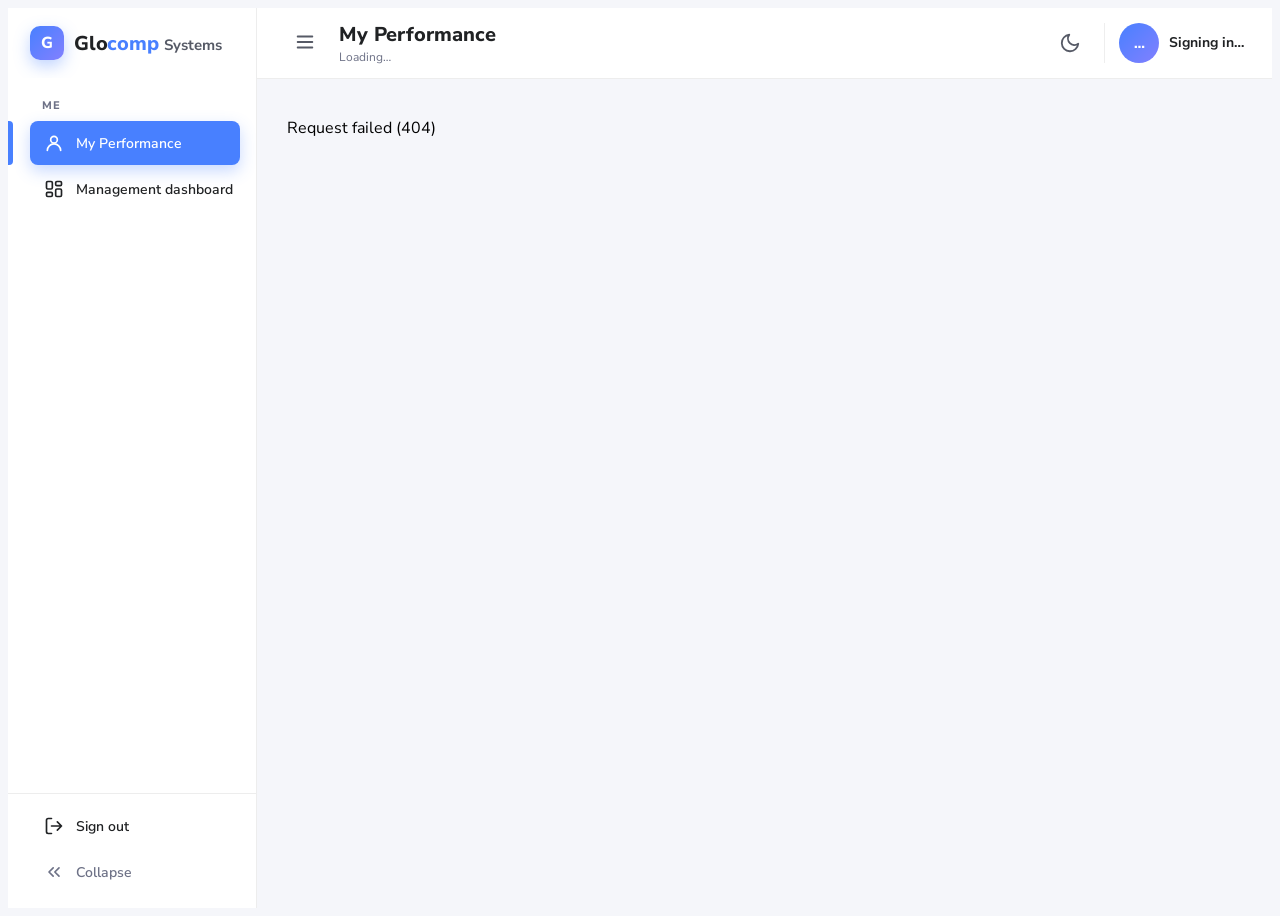
==== commit 4e81c59b: "Rename to Glocomp Systems; fix ROI cost bar labels and narrow-width tiles - Brand: sidebar logo, log" ====
--- a/employee-dashboard.html
+++ b/employee-dashboard.html
@@ -3,7 +3,7 @@
 <head>
 <meta charset="UTF-8">
 <meta name="viewport" content="width=device-width, initial-scale=1.0">
-<title>My Performance — Glocomp</title>
+<title>My Performance — Glocomp Systems</title>
 <link rel="stylesheet" href="assets/base.css">
 <link rel="stylesheet" href="assets/gc.css">
 <link rel="stylesheet" href="assets/dashstack.css">
@@ -14,7 +14,7 @@
 <body>
 <div class="viz-root app-shell" id="root">
   <aside class="sidebar" id="sidebar" aria-label="Main navigation">
-    <div class="sb-brand"><span class="sb-logo">G</span><span class="sb-name">Glo<b>comp</b></span></div>
+    <div class="sb-brand"><span class="sb-logo">G</span><span class="sb-name">Glo<b>comp</b> <small>Systems</small></span></div>
     <nav class="sb-nav" aria-label="Pages">
       <span class="sb-indicator" aria-hidden="true"></span>
       <div class="sb-group">Me</div>
--- a/assets/dashstack.css
+++ b/assets/dashstack.css
@@ -73,8 +73,9 @@
 .sb-brand { height: var(--topbar-h); display: flex; align-items: center; gap: 10px; padding: 0 22px; flex: none; overflow: hidden; }
 .sb-logo { width: 34px; height: 34px; border-radius: 10px; flex: none; display: grid; place-items: center; color: #fff; font-weight: 800; font-size: 16px;
   background: linear-gradient(135deg, #4880ff, #8280ff); box-shadow: 0 6px 16px rgba(72, 128, 255, .35); }
-.sb-name { font-size: 20px; font-weight: 800; color: var(--text-primary); white-space: nowrap; letter-spacing: -.01em; transition: opacity .18s, max-width .28s; max-width: 200px; overflow: hidden; }
+.sb-name { font-size: 20px; font-weight: 800; color: var(--text-primary); white-space: nowrap; letter-spacing: -.01em; transition: opacity .18s, max-width .28s; max-width: 200px; overflow: hidden; text-overflow: clip; }
 .sb-name b { color: var(--primary); font-weight: 800; }
+.sb-name small { font-size: 15px; font-weight: 700; color: var(--text-secondary); letter-spacing: 0; }
 
 aside.sidebar nav.sb-nav { position: relative; flex: 1; display: flex; flex-direction: column; gap: 2px; flex-wrap: nowrap;
   padding: 6px 16px 12px 22px; overflow-y: auto; overflow-x: hidden; scrollbar-width: thin; }
@@ -173,6 +174,8 @@
 /* Let grid cells shrink below their content's min width so wide tables scroll inside their card
    (.tscroll) instead of stretching the page on phones. */
 .viz-root .grid > * { min-width: 0; }
+/* stat tiles need ~230px each (icon square + number): 2 per row once the content area gets narrow */
+@media (max-width: 1200px) { .viz-root .grid.cols-4 { grid-template-columns: repeat(2, minmax(0, 1fr)); } }
 @media (max-width: 920px) {
   .viz-root .grid.cols-2, .viz-root .grid.cols-3 { grid-template-columns: minmax(0, 1fr); }
   .viz-root .grid.cols-4 { grid-template-columns: repeat(2, minmax(0, 1fr)); }
